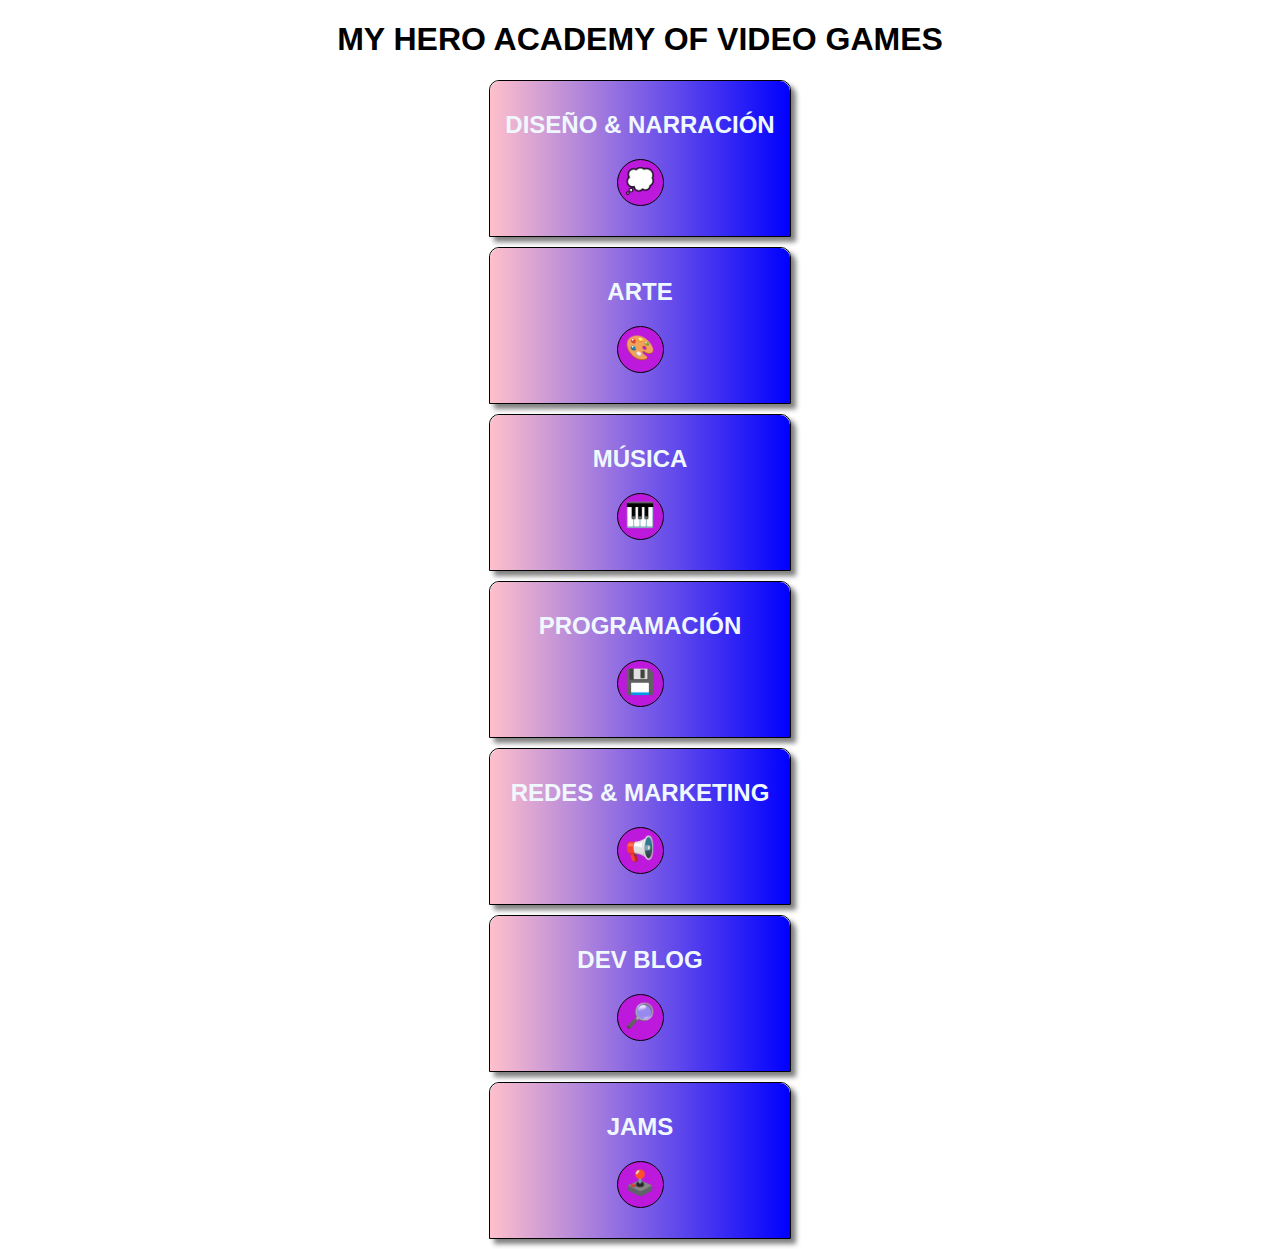
==== index.html @ d38941be "add files" ====
<!DOCTYPE html>
<html lang="en">
  <head>
    <meta charset="UTF-8">
    <meta name="viewport" content="width=device-width, initial-scale=1">
    <link rel="shortcut icon" href="favicon.png" type="image/x-icon">
    <title>videoGames</title>
    <link href="styles.css" rel="stylesheet">
  </head>
  <body>
    <h1>MY HERO ACADEMY OF VIDEO GAMES</h1>
    <details>
      <summary>
        DISEÑO & NARRACIÓN
        <div class="pr"><p >💭</p></div>
      </summary>
      <div>
        <a href="https://www.youtube.com/watch?v=W2QcMByjBek" target=_blank ><p> 10 Consejos Comenzando a Crear Videojuegos - Tips para Principiantes y Veteranos </p>  </a> 
      </div>
      <div>
        <a href="https://www.youtube.com/watch?v=wZYEfkxJevM" target=_blank ><p>Metodología en 🕹VIDEOJUEGOS | ¿Cómo planificar tu JUEGO? </p>  </a> 
      </div>
      <div>
        <a href="https://www.youtube.com/watch?v=jPG8Qia_W0Y" target=_blank ><p> GDD 2011 - Bruno Olivera: Excelencia en la experiencia de usuario Android</p>  </a> 
      </div>
      <div>
        <a href="https://www.youtube.com/watch?v=2OaMrctu6yU" target=_blank><p>CREANDO EL GAME DESIGN DOCUMENT DE SILENT HILL 2 - PARTE 2</p></a>
      </div>
      <div>
        <a href="https://www.youtube.com/watch?v=h4Rm8UYYOCo" target=_blank><p>El GDD y su importancia en la preproducción y planificación de un videojuego - Arturo Monedero </p></a>
      </div>
      <div>
        <a href="https://www.youtube.com/watch?v=WWXCbE08Xys" target="_blank"><p>Atacantes del Espacio - GDD - Game Design Document</p></a>
      </div>
      <div>
        <a href="https://www.youtube.com/watch?v=TSeNzaAZuoc&t=457s" target="_blank"><p>[Paso a Paso] Aprende GAME DESIGN en 20 min | TODO sobre ser (o contratar) un Gran GAME DESIGNER</p></a>
      </div>
      <div>
        <a href="https://www.youtube.com/watch?v=Ap78rElWYK4" target="_blank"><p>DOCUMENTACIÓN GDD Y TIPS</p></a>
      </div>
      <div>
        <a href="https://www.youtube.com/watch?v=rPDZvW2NzWk&list=PLO93miOntN62bf1ng-gulzhaNjigi2g-Z" target="_blank"><p>Cómo Empezar a Hacer un Videojuego - 5 pasos importantes!</p></a>
      </div>
      <div>
        <a href="https://www.youtube.com/watch?v=z4Fsd0uP6CE" target="_blank"><p>Tema 10 GDD</p></a>
      </div>
      <div>
        <a href="https://www.youtube.com/watch?v=svrIa997Pso" target="_blank"><p>Clase 4 - Diseño de Videojuegos NIVEL INTERMEDIO - TecnoFem 2021</p></a>
      </div>
      <div>
        <a href="https://www.youtube.com/watch?v=pcCB8Jzxy28" target="_blank"><p>Introduccion al Game Design y Unity - CLASE 1</p></a>
      </div>
      <div>
        <a href="https://www.youtube.com/watch?v=m5Z-bAzrTMI" target="_blank"><p>DISEÑO DE VIDEOJUEGOS: CONCEPTOS A TENER EN CUENTA ANTES DE LA JAM I CHARLAS PRE GLOBAL GAME JAM</p></a>
      </div>
      <div>
        <a href="https://www.youtube.com/watch?v=F8FDUDQIXO0" target="_blank"><p>Game Design #devHangout 134 con @Chiemi_Tsukazan</p></a>
      </div>
      <div>
        <a href="https://www.youtube.com/watch?v=by7OMVs9MHA" target="_blank"><p>Game Jam Online 2020 - Taller de Diseño de Videojuegos</p></a>
      </div>
      <div>
        <a href="https://www.youtube.com/watch?v=qs8pFNxGK98" target="_blank"><p>Masterclass de Game Design con Edu Cueto</p></a>
      </div>
      <div>
        <a href="https://www.youtube.com/watch?v=v4TZvLdu0lI" target="_blank"><p>#GameHubRMurcia – Game Design – Diseño de Videojuegos | Samuel Molina</p></a>
      </div>
      <div>
        <a href="https://www.youtube.com/watch?v=lAVRpehMO3Q" target="_blank"><p>Diseño de Video Juegos 1 Clase 06 Otros Roles y Documentación</p></a>
      </div>
      <div>
        <a href="https://www.youtube.com/watch?v=C3qYfDd6mT0" target="_blank"><p>SESIÓN 8 | PROTO I , Game Design y Narrativa</p></a>
      </div>
      <div>
        <a href="https://www.youtube.com/watch?v=ZUmYsGUX5H8" target="_blank"><p>Mentoría de GAME DESIGN con Tanya Bricker</p></a>
      </div>
      <div>
        <a href="https://www.youtube.com/watch?v=avAxVGe1Uw4" target="_blank"><p>Game Document Design</p></a>
      </div>
      <div>
        <a href="https://www.youtube.com/watch?v=pVfCFxyojsE" target="_blank"><p>22 CONCEPTOS SOBRE GAME DESIGN</p></a>
      </div>
      <div>
        <a href="https://www.youtube.com/watch?v=ADPD1GnSWqE" target="_blank"><p>Diseño de Video Juegos Clase 08 Otros Documentos - Profe Marcelo</p></a>
      </div>
      <div>
        <a href="https://www.youtube.com/watch?v=okku7EYkql4" target="_blank"><p>Buscar y escribir ideas para diseño de videojuegos</p></a>
      </div>
      <div>
        <a href="https://www.youtube.com/watch?v=uxAyv0QBRuo" target="_blank"><p>Mentoría de GAME DESIGN con David Castella</p></a>
      </div>
      <div>
        <a href="https://www.youtube.com/watch?v=3llv_964vOE&t=6908s" target="_blank"><p>Curso de Game Design COMPLETO</p></a>
      </div>
      <div>
        <a href="https://www.youtube.com/watch?v=XfBf-SJnULk" target="_blank"><p>De Prototipo A Desarrollo (Lightbullet Devlog 1)</p></a>
      </div>
      <div>
        <a href="https://www.youtube.com/watch?v=noKBWd4zh2Q" target="_blank"><p>Desarrollo de juegos</p></a>
      </div>
      <div>
        <a href="https://www.youtube.com/watch?v=kg6Fl6irn2Q" target="_blank"><p>Sesión 2/6: Creación de un juego de video, Conceptualización del juego</p></a>
      </div>
      <div>
        <a href="https://www.youtube.com/watch?v=GYChRCrj2dk" target="_blank"><p>¿Cómo CREAR tu propio GDD? + plantillas GRATIS | Game Design Document</p></a>
      </div>
      <div>
        <a href="https://www.youtube.com/watch?v=ok1VhR8I8CY" target="_blank"><p>Taller en el que te muestro cómo se hace un GDD, documento de diseño de juego o game design document</p></a>
      </div>
      <div>
        <a href="https://www.youtube.com/watch?v=klePKklAeY8" target="_blank"><p>¡CREA UN JUEGO! HACEMOS UN GDD (GAME DESIGN DOCUMENT) - #FromZeroToHero Especial Marcianitis Total</p></a>
      </div>
      <div>
        <a href="https://www.youtube.com/watch?v=tQY2sGwRINg&t=143s" target="_blank"><p>Crea tu GDD muy RÁPIDO y FÁCIL! | Plantillas GRATIS | GAME DESIGN ESPAÑOL</p></a>
      </div>
      <div>
        <a href="https://www.youtube.com/watch?v=GzpEaJ5UMRc&list=PLX_-ZMvaKoK7gfHmjEN0EJx5fWAJhah35" target="_blank"><p>Conceptos CLAVE para un DESARROLLADOR</p></a>
      </div>
      <div>
        <a href="https://www.youtube.com/watch?v=z97ys0TDwDI&t=1s" target="_blank"><p>GAME DESIGN DOCUMENT 📖 BÁSICO para tu JUEGO [LO NECESITAS]</p></a>
      </div>
      <div>
        <a href="https://www.youtube.com/watch?v=VkDq20A6NRY" target="_blank"><p>Curso de Diseño de videojuegos y planeación - GAME DESIGN DOCUMENT (GDD) </p></a>
      </div>
      <div>
        <a href="https://www.youtube.com/watch?v=HaFCivyqVAg" target="_blank"><p>Planifica tu juego de manera ordenada | GDD, Game Design | Drafft | EP#35 | Mandreel </p></a>
      </div>
      <div>
        <a href="https://www.youtube.com/watch?v=5hzAXhdPvQw" target="_blank"><p>Devlog - El secreto misterioso del GDD</p></a>
      </div>
      <div>
        <a href="https://www.youtube.com/watch?v=jEnJMjqJGpM" target="_blank"><p>¿Qué es un Game design document? - Explicación básica</p></a>
      </div>
      <div>
        <a href="https://www.youtube.com/watch?v=njWsToISX6A" target="_blank"><p>GDD / Documento de diseño de videojuego - Bases para el desarrollo de videojuegos</p></a>
      </div>
      <div>
        <a href="https://www.youtube.com/watch?v=A2MZ70xnOPE&t=2s" target="_blank"><p>Masterclass: fases desarrollo de un videojuego
        </p></a>
      </div>
      <div>
        <a href="https://www.youtube.com/watch?v=3hyJG6rTSSw" target="_blank"><p>Cómo diseñar videojuegos con sentido
        </p></a>
      </div>
      <div>
        <a href="https://www.youtube.com/watch?v=cZtbMePzi_4" target="_blank"><p>¿Tu juego tiene MUCHO texto? Consejos para solucionarlo</p></a>
      </div>
    </details>
    <!-- ================================================================================================================================================================================================================================================================================================================================================= -->
    <details>
      <summary>
        ARTE
        <div class="pr"><p >🎨</p></div>
      </summary>
      <div>
        <a href="https://www.youtube.com/watch?v=OrhqzOGKnf8" target="_blank"><p>Diseñar menús de juegos: Errores y consejos | Interfaces
        </p></a>
      </div>
      <div>
        <a href="https://www.youtube.com/watch?v=EGgwJoCxJEA" target="_blank"><p>Diseño UX - Interfaces de videojuegos para principiantes (experiencia de usuario)
        </p></a>
      </div>
      <div>
        <a href="https://www.youtube.com/watch?v=O-GeE17mcY4" target="_blank"><p>Diseño UI - Interfaz de videojuegos para principiantes
        </p></a>
      </div>
      <div>
        <a href="https://www.youtube.com/watch?v=1CNQJiUxsO0" target="_blank"><p>DISEÑO DE NIVELES [el SECRETO de Fall Guys]</p></a>
      </div>
      <div>
        <a href="https://www.youtube.com/watch?v=TFXanasX6y0" target="_blank"><p>El Diseño de Niveles - Leyendas & Videojuegos</p></a>
      </div>
      <div>
        <a href="https://www.youtube.com/watch?v=nhHJPkqKdjk" target="_blank"><p>Sobre el diseño de niveles en los videojuegos
        </p></a>
      </div>
      <div>
        <a href="https://www.youtube.com/watch?v=25vRJkP_VQE" target="_blank"><p>¡APRENDE A USAR KRITA 5.0! ¡El mejor programa de pintura GRATIS! Tutorial completo de iniciación</p></a>
      </div>
      <div>
        <a href="https://www.youtube.com/watch?v=FpKA1pO8Zo8" target="_blank"><p>CURSO DE KRITA 2025
        </p></a>
      </div>
      <div>
        <a href="https://www.youtube.com/watch?v=Yp6JIn5iCzg&list=PLNAxV6FL7TBQf8lv3pJNdO1CRFFMB1RaM" target="_blank"><p>Curso de Krita 5 - Descarga e instalación #1 | Aprende desde cero | 2023</p></a>
      </div>
      <div>
        <a href="https://www.youtube.com/watch?v=Ju-SoZgbHSM&list=PL5ImQl1_Ssf9CmX60GiWadDLiBlvm0vEH" target="_blank"><p>Introducción a KRITA en ESPAÑOL | Como DIBUJAR en KRITA en 20 minutos!!</p></a>
      </div>
      <div>
        <a href="https://www.youtube.com/watch?v=YyC2i91EwNw&list=PLO93miOntN60IF36yFpP53nQWOq-Aku0Y" target="_blank"><p>🔴 CÓMO HACER PIXEL ART: Guía completa para principiantes ||Conceptos básicos, trucos y consejos.
        </p></a>
      </div>
      <div>
        <a href="https://www.youtube.com/watch?v=l27sQqRs38Q" target="_blank"><p>COMO SE HACE el PIXEL ART DE UN JUEGO desde CERO</p></a>
      </div>
      <div>
        <a href="https://www.youtube.com/watch?v=BLsNM5Hwzaw&list=PLJQiScp8f_M_tTeDZJkmP107fun9yCmE-" target="_blank"><p>Curso DEFINITIVO de Pixel Art: Lineart</p></a>
      </div>
      <div>
        <a href="https://www.youtube.com/watch?v=F8jdt9Rc1Mc" target="_blank"><p>Empieza a hacer Pixelart desde cero!! [Curso de iniciación al Pixelart]</p></a>
      </div>
      <div>
        <a href="https://www.youtube.com/watch?v=J1sFBDQt8J0" target="_blank"><p>The secrets to good Pixel Art animation! (Animation tutorial)</p></a>
      </div>
      <div>
        <a href="https://www.youtube.com/watch?v=nNX0KEMcQQI&list=PLVEOy5RIy5DWxCg_lmhoY3dQDsiBWyciC&index=1" target="_blank"><p>Curso Diseño de Personajes para Animación y Videojuegos</p></a>
      </div>
      <div>
        <a href="https://www.youtube.com/watch?v=r_yjgSZ9i7s&list=PLFLRQZXTN0Bib3eMsOVFeWsBKdevPz5xZ&index=1" target="_blank"><p>Pixel Art Tutorials</p></a>
      </div>
      <div>
        <a href="https://www.youtube.com/watch?v=MOg5uaHtp2Y" target="_blank"><p>Como CREAR PERSONAJES para VIDEOJUEGOS | Tips y CONSEJOS</p></a>
      </div>
      <div>
        <a href="https://www.youtube.com/watch?v=90BghUX7SD0&list=PLxfQIomHccxvoTON6hXhfZyAUdFXd-z1P" target="_blank"><p>What Program to use for Pixel Art? (Paid and Free Software)</p></a>
      </div>
      <div>
        <a href="https://www.youtube.com/watch?v=-hSRLmk3nLo&list=PLLdxW--S_0h4dlWUpl-TzBp-ulqK3NiM_&index=1" target="_blank"><p>The Pixel Art Class</p></a>
      </div>
      <div>
        <a href="https://www.youtube.com/watch?v=pXeTmgeNIrc&list=PL50AWSQ0Spghqu5ge3NS7-kllHWUbeF7M&index=2" target="_blank"><p>Pixels Beginner Guide - Pixel Art Basics</p></a>
      </div>
      <div>
        <a href="https://www.youtube.com/watch?v=WUlgvNe4BLU&t=108s" target="_blank"><p>“How do you start Pixel Art?”…Here’s what I did!</p></a>
      </div>
      <div>
        <a href="https://www.youtube.com/watch?v=51u9ZgrEThg&list=PLmac3HPrav-9UWt-ahViIZxpyQxJ2wPSH" target="_blank"><p>Pixelart 101 FREE College Course</p></a>
      </div>
      <div>
        <a href="https://www.youtube.com/watch?v=cWKhytYUGTg&list=PLR3Ra9cf8aV06i2jKmgKvcYVHI86-4K_b" target="_blank"><p>Beginner PIXEL ART Questions - Tutorial, Tips and Tricks</p></a>
      </div>
      <div>
        <a href="https://www.youtube.com/watch?v=Mexgo5qP2WQ" target="_blank"><p>Curso completo creación de personajes para videojuegos con BLENDER</p></a>
      </div>
      <div>
        <a href="https://www.youtube.com/watch?v=yaOEsAOnq7s" target="_blank"><p>Blender 2D Animation Basics for Beginners - Grease pencil guide</p></a>
      </div>
      <div>
        <a href="https://www.youtube.com/watch?v=S1T97dlnZzQ" target="_blank"><p>Una clase para ponerle carne a tus personajes! Hank T. Cohen</p></a>
      </div>
      <div>
        <a href="" target="_blank"><p></p></a>
      </div>
      <div>
        <a href="" target="_blank"><p></p></a>
      </div>
      <div>
        <a href="" target="_blank"><p></p></a>
      </div>
     </details>
    <details>
      <!-- ================================================================================================================================================================================================================================================================================================================================================= -->
      <summary>
        MÚSICA
        <div class="pr"><p >🎹</p></div>
      </summary>
      <div>
        <a href="https://www.youtube.com/watch?v=l61EBjVd9tw" target="_blank"><p>How to make VIDEO GAME MUSIC for free (beginners' guide)
        </p></a>
      </div>
      <div>
        <a href="https://www.youtube.com/watch?v=2jLeuviQ7Ho" target="_blank"><p>How To Make Music FAST and FREE for your Indie Games!
        </p></a>
      </div>
      <div>
        <a href="https://www.youtube.com/watch?v=E3wBcVyI2ws&list=PLqH9fg8LlVGkReKeal_sHZdV6CLQdkvwl" target="_blank"><p>Cómo instalar y usar REAPER desde cero en Español
        </p></a>
      </div>
      <div>
        <a href="https://www.youtube.com/watch?v=TttNvxHagW4" target="_blank"><p>CURSO DE AUDACITY 2025</p></a>
      </div>
      <div>
        <a href="https://www.youtube.com/watch?v=FMSbMAK0llI&list=PLSfpTs1MnKvuNm1ivZrcytPSEr8RL3jjT" target="_blank"><p>SÚPER TUTORIAL AUDACITY 3.6 Desde cero</p></a>
      </div>
      <div>
        <a href="https://www.youtube.com/watch?v=JCEzcrdOCjk&list=PLIsdHp2z9wFlCIiPWF-wFSwCufexlcj_p" target="_blank"><p>Sonic Pi Tutorial - Intro to Sonic Pi</p></a>
      </div>
      <div>
        <a href="https://www.youtube.com/watch?v=kkqR2Pr6sxg&list=PLIsdHp2z9wFlu3MRII0eS5NysniOOnXL5" target="_blank"><p>Intermediate Sonic Pi Tutorials</p></a>
      </div>
    </details>
    <!-- ================================================================================================================================================================================================================================================================================================================================================= -->
    <details>
      <summary>
        PROGRAMACIÓN
        <div class="pr"><p >💾</p></div>
      </summary>
      <div>
        <a href="https://www.youtube.com/watch?v=6EBNIgkrU74&list=PLU8oAlHdN5BmpIQGDSHo5e1r4ZYWQ8m4B" target="_blank"><p>Curso C#</p></a>
      </div>
      <div>
        <a href="https://www.youtube.com/watch?v=Wa5Wcb2AW28" target="_blank"><p>C# para Unity - Curso desde cero</p></a>
      </div>
      <div>
        <a href="https://www.youtube.com/watch?v=YrtFtdTTfv0&t=1s" target="_blank"><p>Learn C# Programming – Full Course with Mini-Projects
        </p></a>
      </div>
      <div>
        <a href="https://www.youtube.com/watch?v=j48LtUkZRjU&list=PLPV2KyIb3jR5QFsefuO2RlAgWEz6EvVi6" target="_blank"><p>Unity Beginner Tutorials - Getting Started (Unity)</p></a>
      </div>
      <div>
        <a href="https://www.youtube.com/watch?v=_QajrabyTJc&list=PLPV2KyIb3jR6Wxj8HaJ_pZhBtaamtXL7J" target="_blank"><p>Unity Intermediate Tutorials</p></a>
      </div>
      <div>
        <a href="https://www.youtube.com/watch?v=Ouu3D_VHx9o&list=PLPV2KyIb3jR5qEyOlJImGFoHcxg9XUQci" target="_blank"><p>Unity Advanced Tutorials</p></a>
      </div>
      <div>
        <a href="https://www.youtube.com/watch?v=3ROXafxkd6E&t=2507s" target="_blank"><p>Tutorial completo de Unity 2020 gratis - Aprende a crear videojuegos desde cero</p></a>
      </div>
      <div>
        <a href="https://www.youtube.com/watch?v=h_rQLA8O0ZA&list=PLkVpKYNT_U9dBVS1p6RjDHjKY9cwXfdch" target="_blank"><p>Curso Unity - OpenBootcamp</p></a>
      </div>
      <div>
        <a href="https://www.youtube.com/watch?v=VynwjyL_wYQ&list=PLG1qdjD__qH617wMHrjlX7MA46KQvvKbS" target="_blank"><p>Máster Unity 2024 - De 0 a Avanzado</p></a>
      </div>
      <div>
        <a href="https://www.youtube.com/watch?v=-m7ZaHhkDAc&list=PLNEAWvYbJJ9kZpaIg2RfzAc_KZixBgchT" target="_blank"><p>Juego de Plataformas 2D</p></a>
      </div>
      <div>
        <a href="https://www.youtube.com/watch?v=JMT-tgtTKK8" target="_blank"><p>Crear Juego de Plataformas 2D con Unity - Curso Completo</p></a>
      </div>
      <div>
        <a href="https://www.youtube.com/watch?v=9bA0Vo8hXFs&list=PLi6K7_amUW5BDImQLFcPi3G9jWLJsARe-" target="_blank"><p>Cómo hacer Super Mario Bros en Unity desde 0 paso a paso (Parte 1)
        </p></a>
      </div>
      <div>
        <a href="https://www.youtube.com/watch?v=ZrjC4z5YtRs&list=PLmiC7tE2LKpfOBu-kjHf9ggow-V19eh45" target="_blank"><p>Como HACER un JUEGO tipo ZELDA en UNITY</p></a>
      </div>
      <div>
        <a href="https://www.youtube.com/watch?v=IuuKUaZQiSU" target="_blank"><p>Unity UI Tutorial | An introduction</p></a>
      </div>
      <div>
        <a href="https://www.youtube.com/watch?v=3fwBm9QRYbk&list=PLTBYgwZphpgYPxyW8Y15R9QbpkVVIVhRP&index=1&t=3s" target="_blank"><p>Unity Beginner | Unity 6 Complete Tutorials 2025</p></a>
      </div>
    </details>
    <!-- ================================================================================================================================================================================================================================================================================================================================================= -->
    <details>
      <summary>
        REDES & MARKETING
        <div class="pr"><p >📢</p></div>
      </summary>
      <div>
        <a href="https://www.youtube.com/watch?v=TrGhLEPOIgo" target="_blank"><p>Cómo conseguir público para tu videojuego (marketing indie)</p></a>
      </div>
      <div>
        <a href="https://www.youtube.com/watch?v=EpFVXxzkaGs" target="_blank"><p>Cómo hacer un trailer decente para tu videojuego</p></a>
      </div>
      <div>
        <a href="https://www.youtube.com/watch?v=mVbPQRORLQc" target="_blank"><p>The Perfect Indie Game Trailer | Spiritfarer Launch Trailer Review
        </p></a>
        <div>
          <a href="https://www.youtube.com/watch?v=2Wr59xFT6og&t=27s" target="_blank"><p>Editor profesional de trailers critica el de mi videojuego
          </p></a>
      </div>
      <div>
        <a href="https://www.youtube.com/@Arkengheist20/videos" target="_blank"><p>Arkengheist 2.0 tutoriales Kdenlive</p></a>
    </div>
    <div>
      <a href="https://www.youtube.com/watch?v=7VCfJFxGEg0" target="_blank"><p>Estos son los géneros que más venden en Steam
      </p></a>
  </div>
    </details>
    <!-- ================================================================================================================================================================================================================================================================================================================================================= -->
    <details>
      <summary>
        DEV BLOG
        <div class="pr"><p >🔎</p></div>
      </summary>
      <div>
        <a href="https://www.youtube.com/watch?v=TO5_aLqZ6gI&list=PLB_3CyEiP5FvJcLrms9sDsojfl8JxOOHw&index=1" target="_blank"><p>Comienzo a desarrollar MI PROPIO videojuego de granja</p></a>
      </div>
      <div>
        <a href="https://www.youtube.com/watch?v=_BHDHeIF63Q&list=PLY8w6cX7nuhQg5pYS7QQx48n3vy59BXKW" target="_blank"><p>Hago mi PRIMER JUEGO para STEAM | Summer Trip Cruise DevBlog</p></a>
      </div>
      <div>
        <a href="https://www.youtube.com/watch?v=6zkseaom66s" target="_blank"><p>Participo POR PRIMERA VEZ en una JAM y CASI LA GANO
        </p></a>
      </div>
    </details>
    <!-- ================================================================================================================================================================================================================================================================================================================================================= -->
    <details>
      <summary>
        JAMS
        <div class="pr"><p >🕹️</p></div>
      </summary>
      <div>
        <a href="https://indiegamejams.com/" target="_blank"><p>Indie Game Jams</p></a>
      </div>
      <div>
        <a href="" target="_blank"><p></p></a>
      </div>
      <div>
        <a href="https://www.youtube.com/watch?v=MoIwl9lqup8&t=118s" target="_blank"><p>Aprendemos GODOT y hacemos un Juego en 2 dias y medio!! | Indie Spain Jam 2023
        </p></a>
      </div>
      
    </details>
  </body>
</html>
---- styles.css ----
h1{
    text-align: center;
    font-family: Arial, Helvetica, sans-serif;
    /* margin-right: auto;
    margin-left: auto; */
}

details{
    border: 1px solid black;
    border-radius: 10px 10px 0 0 ;
    width: 300px;
    /* display: inline-block; */
    /* position: relative; */
    margin-right: auto;
    margin-left: auto;
    margin-bottom: 10px;
    box-shadow: 5px 5px 5px gray;
}

summary{
    background: linear-gradient(to left, blue, pink);
    border-radius: 10px 10px 0 0 ;
    
    color: aliceblue;
    /* height: 100px; */
    width: 300px;
    font-family: Arial, Helvetica, sans-serif;
    font-size: x-large;
    font-weight: 600;
    list-style: none; 
    text-align: center;
    padding-top: 30px;
    padding-bottom: 30px;

}

summary:hover{
    cursor: pointer;
}

/* summary::before{
    background-image: url(informacion.png);
    background-size: 20px 20px;
    background-repeat: no-repeat;
    display: inline-block;
    width: 20px;
    height: 20px;
    content: "";
    padding-right: 5px;
} */

/* summary p{
} */
div{
    /* background-color: violet; */
}

.pr{
    background-color: rgb(188, 25, 220);
    border: 1px solid black;
    width: 15%;
    height: 45px;
    border-radius: 30px;
    margin-top: 20px;
    margin-left: auto;
    margin-right: auto;
    margin-bottom: 0;
    
}

/* .pr::after{
    padding-bottom: 100px;
    content: "Pr";
} */

.pr p{
    margin-top: 7px;
    /* margin-bottom: 0; */
}
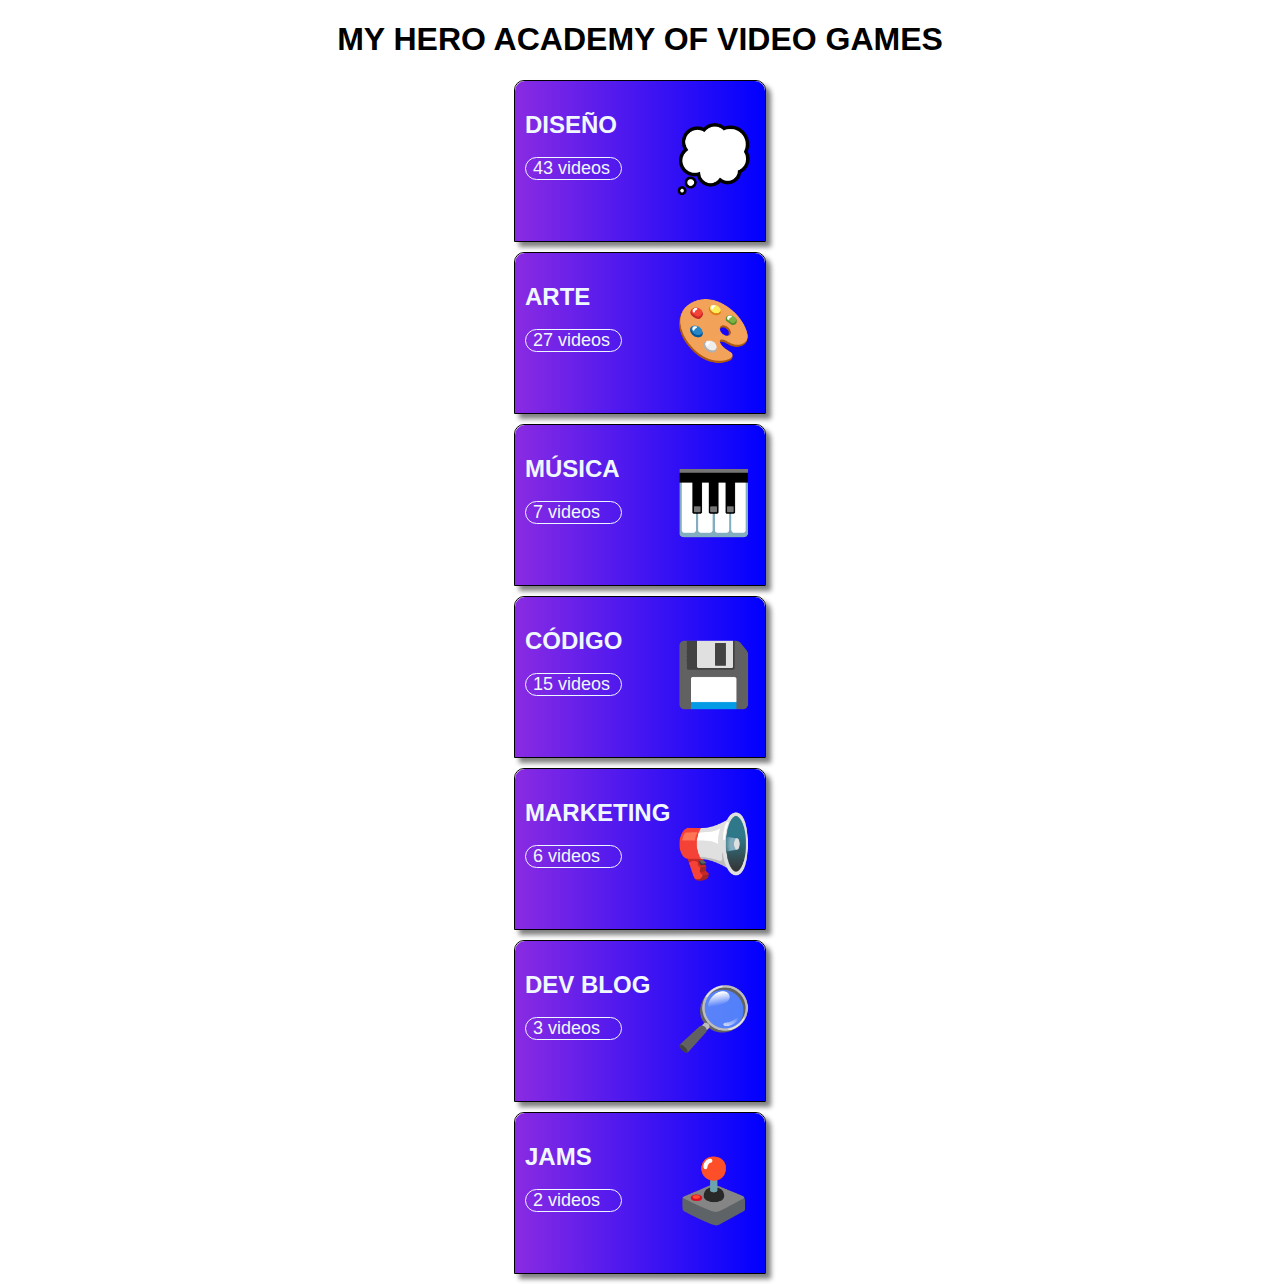
==== commit d5a4afed: "add order carts" ====
--- a/index.html
+++ b/index.html
@@ -9,9 +9,11 @@
   </head>
   <body>
     <h1>MY HERO ACADEMY OF VIDEO GAMES</h1>
-    <details>
-      <summary>
-        DISEÑO & NARRACIÓN
+     
+    <details class="diseño">
+      <summary>
+        <span>DISEÑO</span>
+        <p class="video-diseño">videos</p>
         <div class="pr"><p >💭</p></div>
       </summary>
       <div>
@@ -146,113 +148,109 @@
         <a href="https://www.youtube.com/watch?v=cZtbMePzi_4" target="_blank"><p>¿Tu juego tiene MUCHO texto? Consejos para solucionarlo</p></a>
       </div>
     </details>
+  
+    <!-- ================================================================================================================================================================================================================================================================================================================================================= -->    
+    <details class="arte">
+      <summary>
+        <span>ARTE</span>
+        <p class="video-arte">videos</p>
+        <div class="pr"><p >🎨</p></div>
+      </summary>
+      <div>
+        <a href="https://www.youtube.com/watch?v=OrhqzOGKnf8" target="_blank"><p>Diseñar menús de juegos: Errores y consejos | Interfaces
+        </p></a>
+      </div>
+      <div>
+        <a href="https://www.youtube.com/watch?v=EGgwJoCxJEA" target="_blank"><p>Diseño UX - Interfaces de videojuegos para principiantes (experiencia de usuario)
+        </p></a>
+      </div>
+      <div>
+        <a href="https://www.youtube.com/watch?v=O-GeE17mcY4" target="_blank"><p>Diseño UI - Interfaz de videojuegos para principiantes
+        </p></a>
+      </div>
+      <div>
+        <a href="https://www.youtube.com/watch?v=1CNQJiUxsO0" target="_blank"><p>DISEÑO DE NIVELES [el SECRETO de Fall Guys]</p></a>
+      </div>
+      <div>
+        <a href="https://www.youtube.com/watch?v=TFXanasX6y0" target="_blank"><p>El Diseño de Niveles - Leyendas & Videojuegos</p></a>
+      </div>
+      <div>
+        <a href="https://www.youtube.com/watch?v=nhHJPkqKdjk" target="_blank"><p>Sobre el diseño de niveles en los videojuegos
+        </p></a>
+      </div>
+      <div>
+        <a href="https://www.youtube.com/watch?v=25vRJkP_VQE" target="_blank"><p>¡APRENDE A USAR KRITA 5.0! ¡El mejor programa de pintura GRATIS! Tutorial completo de iniciación</p></a>
+      </div>
+      <div>
+        <a href="https://www.youtube.com/watch?v=FpKA1pO8Zo8" target="_blank"><p>CURSO DE KRITA 2025
+        </p></a>
+      </div>
+      <div>
+        <a href="https://www.youtube.com/watch?v=Yp6JIn5iCzg&list=PLNAxV6FL7TBQf8lv3pJNdO1CRFFMB1RaM" target="_blank"><p>Curso de Krita 5 - Descarga e instalación #1 | Aprende desde cero | 2023</p></a>
+      </div>
+      <div>
+        <a href="https://www.youtube.com/watch?v=Ju-SoZgbHSM&list=PL5ImQl1_Ssf9CmX60GiWadDLiBlvm0vEH" target="_blank"><p>Introducción a KRITA en ESPAÑOL | Como DIBUJAR en KRITA en 20 minutos!!</p></a>
+      </div>
+      <div>
+        <a href="https://www.youtube.com/watch?v=YyC2i91EwNw&list=PLO93miOntN60IF36yFpP53nQWOq-Aku0Y" target="_blank"><p>🔴 CÓMO HACER PIXEL ART: Guía completa para principiantes ||Conceptos básicos, trucos y consejos.
+        </p></a>
+      </div>
+      <div>
+        <a href="https://www.youtube.com/watch?v=l27sQqRs38Q" target="_blank"><p>COMO SE HACE el PIXEL ART DE UN JUEGO desde CERO</p></a>
+      </div>
+      <div>
+        <a href="https://www.youtube.com/watch?v=BLsNM5Hwzaw&list=PLJQiScp8f_M_tTeDZJkmP107fun9yCmE-" target="_blank"><p>Curso DEFINITIVO de Pixel Art: Lineart</p></a>
+      </div>
+      <div>
+        <a href="https://www.youtube.com/watch?v=F8jdt9Rc1Mc" target="_blank"><p>Empieza a hacer Pixelart desde cero!! [Curso de iniciación al Pixelart]</p></a>
+      </div>
+      <div>
+        <a href="https://www.youtube.com/watch?v=J1sFBDQt8J0" target="_blank"><p>The secrets to good Pixel Art animation! (Animation tutorial)</p></a>
+      </div>
+      <div>
+        <a href="https://www.youtube.com/watch?v=nNX0KEMcQQI&list=PLVEOy5RIy5DWxCg_lmhoY3dQDsiBWyciC&index=1" target="_blank"><p>Curso Diseño de Personajes para Animación y Videojuegos</p></a>
+      </div>
+      <div>
+        <a href="https://www.youtube.com/watch?v=r_yjgSZ9i7s&list=PLFLRQZXTN0Bib3eMsOVFeWsBKdevPz5xZ&index=1" target="_blank"><p>Pixel Art Tutorials</p></a>
+      </div>
+      <div>
+        <a href="https://www.youtube.com/watch?v=MOg5uaHtp2Y" target="_blank"><p>Como CREAR PERSONAJES para VIDEOJUEGOS | Tips y CONSEJOS</p></a>
+      </div>
+      <div>
+        <a href="https://www.youtube.com/watch?v=90BghUX7SD0&list=PLxfQIomHccxvoTON6hXhfZyAUdFXd-z1P" target="_blank"><p>What Program to use for Pixel Art? (Paid and Free Software)</p></a>
+      </div>
+      <div>
+        <a href="https://www.youtube.com/watch?v=-hSRLmk3nLo&list=PLLdxW--S_0h4dlWUpl-TzBp-ulqK3NiM_&index=1" target="_blank"><p>The Pixel Art Class</p></a>
+      </div>
+      <div>
+        <a href="https://www.youtube.com/watch?v=pXeTmgeNIrc&list=PL50AWSQ0Spghqu5ge3NS7-kllHWUbeF7M&index=2" target="_blank"><p>Pixels Beginner Guide - Pixel Art Basics</p></a>
+      </div>
+      <div>
+        <a href="https://www.youtube.com/watch?v=WUlgvNe4BLU&t=108s" target="_blank"><p>“How do you start Pixel Art?”…Here’s what I did!</p></a>
+      </div>
+      <div>
+        <a href="https://www.youtube.com/watch?v=51u9ZgrEThg&list=PLmac3HPrav-9UWt-ahViIZxpyQxJ2wPSH" target="_blank"><p>Pixelart 101 FREE College Course</p></a>
+      </div>
+      <div>
+        <a href="https://www.youtube.com/watch?v=cWKhytYUGTg&list=PLR3Ra9cf8aV06i2jKmgKvcYVHI86-4K_b" target="_blank"><p>Beginner PIXEL ART Questions - Tutorial, Tips and Tricks</p></a>
+      </div>
+      <div>
+        <a href="https://www.youtube.com/watch?v=Mexgo5qP2WQ" target="_blank"><p>Curso completo creación de personajes para videojuegos con BLENDER</p></a>
+      </div>
+      <div>
+        <a href="https://www.youtube.com/watch?v=yaOEsAOnq7s" target="_blank"><p>Blender 2D Animation Basics for Beginners - Grease pencil guide</p></a>
+      </div>
+      <div>
+        <a href="https://www.youtube.com/watch?v=S1T97dlnZzQ" target="_blank"><p>Una clase para ponerle carne a tus personajes! Hank T. Cohen</p></a>
+      </div>
+      
+     </details>
+    
     <!-- ================================================================================================================================================================================================================================================================================================================================================= -->
-    <details>
-      <summary>
-        ARTE
-        <div class="pr"><p >🎨</p></div>
-      </summary>
-      <div>
-        <a href="https://www.youtube.com/watch?v=OrhqzOGKnf8" target="_blank"><p>Diseñar menús de juegos: Errores y consejos | Interfaces
-        </p></a>
-      </div>
-      <div>
-        <a href="https://www.youtube.com/watch?v=EGgwJoCxJEA" target="_blank"><p>Diseño UX - Interfaces de videojuegos para principiantes (experiencia de usuario)
-        </p></a>
-      </div>
-      <div>
-        <a href="https://www.youtube.com/watch?v=O-GeE17mcY4" target="_blank"><p>Diseño UI - Interfaz de videojuegos para principiantes
-        </p></a>
-      </div>
-      <div>
-        <a href="https://www.youtube.com/watch?v=1CNQJiUxsO0" target="_blank"><p>DISEÑO DE NIVELES [el SECRETO de Fall Guys]</p></a>
-      </div>
-      <div>
-        <a href="https://www.youtube.com/watch?v=TFXanasX6y0" target="_blank"><p>El Diseño de Niveles - Leyendas & Videojuegos</p></a>
-      </div>
-      <div>
-        <a href="https://www.youtube.com/watch?v=nhHJPkqKdjk" target="_blank"><p>Sobre el diseño de niveles en los videojuegos
-        </p></a>
-      </div>
-      <div>
-        <a href="https://www.youtube.com/watch?v=25vRJkP_VQE" target="_blank"><p>¡APRENDE A USAR KRITA 5.0! ¡El mejor programa de pintura GRATIS! Tutorial completo de iniciación</p></a>
-      </div>
-      <div>
-        <a href="https://www.youtube.com/watch?v=FpKA1pO8Zo8" target="_blank"><p>CURSO DE KRITA 2025
-        </p></a>
-      </div>
-      <div>
-        <a href="https://www.youtube.com/watch?v=Yp6JIn5iCzg&list=PLNAxV6FL7TBQf8lv3pJNdO1CRFFMB1RaM" target="_blank"><p>Curso de Krita 5 - Descarga e instalación #1 | Aprende desde cero | 2023</p></a>
-      </div>
-      <div>
-        <a href="https://www.youtube.com/watch?v=Ju-SoZgbHSM&list=PL5ImQl1_Ssf9CmX60GiWadDLiBlvm0vEH" target="_blank"><p>Introducción a KRITA en ESPAÑOL | Como DIBUJAR en KRITA en 20 minutos!!</p></a>
-      </div>
-      <div>
-        <a href="https://www.youtube.com/watch?v=YyC2i91EwNw&list=PLO93miOntN60IF36yFpP53nQWOq-Aku0Y" target="_blank"><p>🔴 CÓMO HACER PIXEL ART: Guía completa para principiantes ||Conceptos básicos, trucos y consejos.
-        </p></a>
-      </div>
-      <div>
-        <a href="https://www.youtube.com/watch?v=l27sQqRs38Q" target="_blank"><p>COMO SE HACE el PIXEL ART DE UN JUEGO desde CERO</p></a>
-      </div>
-      <div>
-        <a href="https://www.youtube.com/watch?v=BLsNM5Hwzaw&list=PLJQiScp8f_M_tTeDZJkmP107fun9yCmE-" target="_blank"><p>Curso DEFINITIVO de Pixel Art: Lineart</p></a>
-      </div>
-      <div>
-        <a href="https://www.youtube.com/watch?v=F8jdt9Rc1Mc" target="_blank"><p>Empieza a hacer Pixelart desde cero!! [Curso de iniciación al Pixelart]</p></a>
-      </div>
-      <div>
-        <a href="https://www.youtube.com/watch?v=J1sFBDQt8J0" target="_blank"><p>The secrets to good Pixel Art animation! (Animation tutorial)</p></a>
-      </div>
-      <div>
-        <a href="https://www.youtube.com/watch?v=nNX0KEMcQQI&list=PLVEOy5RIy5DWxCg_lmhoY3dQDsiBWyciC&index=1" target="_blank"><p>Curso Diseño de Personajes para Animación y Videojuegos</p></a>
-      </div>
-      <div>
-        <a href="https://www.youtube.com/watch?v=r_yjgSZ9i7s&list=PLFLRQZXTN0Bib3eMsOVFeWsBKdevPz5xZ&index=1" target="_blank"><p>Pixel Art Tutorials</p></a>
-      </div>
-      <div>
-        <a href="https://www.youtube.com/watch?v=MOg5uaHtp2Y" target="_blank"><p>Como CREAR PERSONAJES para VIDEOJUEGOS | Tips y CONSEJOS</p></a>
-      </div>
-      <div>
-        <a href="https://www.youtube.com/watch?v=90BghUX7SD0&list=PLxfQIomHccxvoTON6hXhfZyAUdFXd-z1P" target="_blank"><p>What Program to use for Pixel Art? (Paid and Free Software)</p></a>
-      </div>
-      <div>
-        <a href="https://www.youtube.com/watch?v=-hSRLmk3nLo&list=PLLdxW--S_0h4dlWUpl-TzBp-ulqK3NiM_&index=1" target="_blank"><p>The Pixel Art Class</p></a>
-      </div>
-      <div>
-        <a href="https://www.youtube.com/watch?v=pXeTmgeNIrc&list=PL50AWSQ0Spghqu5ge3NS7-kllHWUbeF7M&index=2" target="_blank"><p>Pixels Beginner Guide - Pixel Art Basics</p></a>
-      </div>
-      <div>
-        <a href="https://www.youtube.com/watch?v=WUlgvNe4BLU&t=108s" target="_blank"><p>“How do you start Pixel Art?”…Here’s what I did!</p></a>
-      </div>
-      <div>
-        <a href="https://www.youtube.com/watch?v=51u9ZgrEThg&list=PLmac3HPrav-9UWt-ahViIZxpyQxJ2wPSH" target="_blank"><p>Pixelart 101 FREE College Course</p></a>
-      </div>
-      <div>
-        <a href="https://www.youtube.com/watch?v=cWKhytYUGTg&list=PLR3Ra9cf8aV06i2jKmgKvcYVHI86-4K_b" target="_blank"><p>Beginner PIXEL ART Questions - Tutorial, Tips and Tricks</p></a>
-      </div>
-      <div>
-        <a href="https://www.youtube.com/watch?v=Mexgo5qP2WQ" target="_blank"><p>Curso completo creación de personajes para videojuegos con BLENDER</p></a>
-      </div>
-      <div>
-        <a href="https://www.youtube.com/watch?v=yaOEsAOnq7s" target="_blank"><p>Blender 2D Animation Basics for Beginners - Grease pencil guide</p></a>
-      </div>
-      <div>
-        <a href="https://www.youtube.com/watch?v=S1T97dlnZzQ" target="_blank"><p>Una clase para ponerle carne a tus personajes! Hank T. Cohen</p></a>
-      </div>
-      <div>
-        <a href="" target="_blank"><p></p></a>
-      </div>
-      <div>
-        <a href="" target="_blank"><p></p></a>
-      </div>
-      <div>
-        <a href="" target="_blank"><p></p></a>
-      </div>
-     </details>
-    <details>
-      <!-- ================================================================================================================================================================================================================================================================================================================================================= -->
-      <summary>
-        MÚSICA
+    <details class="musica">
+      <summary>
+        <span>MÚSICA</span>
+        <p class="video-musica">videos</p>
         <div class="pr"><p >🎹</p></div>
       </summary>
       <div>
@@ -281,9 +279,10 @@
       </div>
     </details>
     <!-- ================================================================================================================================================================================================================================================================================================================================================= -->
-    <details>
-      <summary>
-        PROGRAMACIÓN
+    <details class="programacion">
+      <summary>
+        <span>CÓDIGO</span>
+        <p class="video-programacion">videos</p>
         <div class="pr"><p >💾</p></div>
       </summary>
       <div>
@@ -335,9 +334,10 @@
       </div>
     </details>
     <!-- ================================================================================================================================================================================================================================================================================================================================================= -->
-    <details>
-      <summary>
-        REDES & MARKETING
+    <details class="redes">
+      <summary>
+        <span>MARKETING</span>
+        <p class="video-redes">videos</p>
         <div class="pr"><p >📢</p></div>
       </summary>
       <div>
@@ -362,9 +362,10 @@
   </div>
     </details>
     <!-- ================================================================================================================================================================================================================================================================================================================================================= -->
-    <details>
-      <summary>
-        DEV BLOG
+    <details class="blog">
+      <summary>
+        <span>DEV BLOG</span>
+        <p class="video-blog">videos</p>
         <div class="pr"><p >🔎</p></div>
       </summary>
       <div>
@@ -379,22 +380,22 @@
       </div>
     </details>
     <!-- ================================================================================================================================================================================================================================================================================================================================================= -->
-    <details>
-      <summary>
-        JAMS
+    <details class="jams">
+      <summary>
+        <span>JAMS</span>
+        <p class="video-jams">videos</p>
         <div class="pr"><p >🕹️</p></div>
       </summary>
       <div>
         <a href="https://indiegamejams.com/" target="_blank"><p>Indie Game Jams</p></a>
       </div>
       <div>
-        <a href="" target="_blank"><p></p></a>
-      </div>
-      <div>
         <a href="https://www.youtube.com/watch?v=MoIwl9lqup8&t=118s" target="_blank"><p>Aprendemos GODOT y hacemos un Juego en 2 dias y medio!! | Indie Spain Jam 2023
         </p></a>
       </div>
       
     </details>
+
+    <script src="app.js"></script>
   </body>
 </html>
--- a/styles.css
+++ b/styles.css
@@ -1,3 +1,8 @@
+:root{
+    --sizeWidth: 250px;
+    --sizeHeight: 100px
+}
+
 h1{
     text-align: center;
     font-family: Arial, Helvetica, sans-serif;
@@ -8,34 +13,59 @@
 details{
     border: 1px solid black;
     border-radius: 10px 10px 0 0 ;
-    width: 300px;
+    max-width: var(--sizeWidth);
+    /* height: var(--sizeHeight); */
     /* display: inline-block; */
-    /* position: relative; */
+    /* position: absolute; */
     margin-right: auto;
     margin-left: auto;
     margin-bottom: 10px;
     box-shadow: 5px 5px 5px gray;
 }
 
+
 summary{
-    background: linear-gradient(to left, blue, pink);
+    background: linear-gradient(to left, blue, blueviolet);
     border-radius: 10px 10px 0 0 ;
-    
     color: aliceblue;
     /* height: 100px; */
-    width: 300px;
+    width: var(--sizeWidth);
+    height: var(--sizeHeight);
     font-family: Arial, Helvetica, sans-serif;
     font-size: x-large;
     font-weight: 600;
     list-style: none; 
-    text-align: center;
+    /* text-align: center; */
     padding-top: 30px;
     padding-bottom: 30px;
 
 }
 
+span{
+    margin-left: 10px;
+    
+}
+
 summary:hover{
     cursor: pointer;
+}
+
+.video-diseño,
+.video-arte,
+.video-musica,
+.video-programacion,
+.video-redes,
+.video-blog,
+.video-jams{
+    border: 1px solid aliceblue;
+    color: aliceblue;
+    border-radius: 20px;
+    width: 35%;
+    font-family: Arial, Helvetica, sans-serif;
+    font-weight: lighter;
+    font-size: large;
+    margin-left: 10px;
+    padding-left: 7px;
 }
 
 /* summary::before{
@@ -56,7 +86,7 @@
 }
 
 .pr{
-    background-color: rgb(188, 25, 220);
+    /* background-color: rgb(188, 25, 220);
     border: 1px solid black;
     width: 15%;
     height: 45px;
@@ -64,8 +94,12 @@
     margin-top: 20px;
     margin-left: auto;
     margin-right: auto;
-    margin-bottom: 0;
-    
+    margin-bottom: 0; */
+    /* display: inline; */
+    position: relative;
+    left: 160px;
+    top: -120px;
+    width: 10%;
 }
 
 /* .pr::after{
@@ -74,6 +108,34 @@
 } */
 
 .pr p{
-    margin-top: 7px;
-    /* margin-bottom: 0; */
+    /* margin-top: 7px; */
+font-size: 62px;    /* margin-bottom: 0; */
+}
+
+.diseño{
+    left: 100px;
+}
+
+.arte{
+    left: 400px;
+}
+
+.musica{
+    left: 700px;
+}
+
+.programacion{
+    left: 1000px;
+}
+
+.redes{
+    left: 1300px;
+}
+
+.blog{
+    left: 1600px;
+}
+
+.jams{
+    left: 1900px;
 }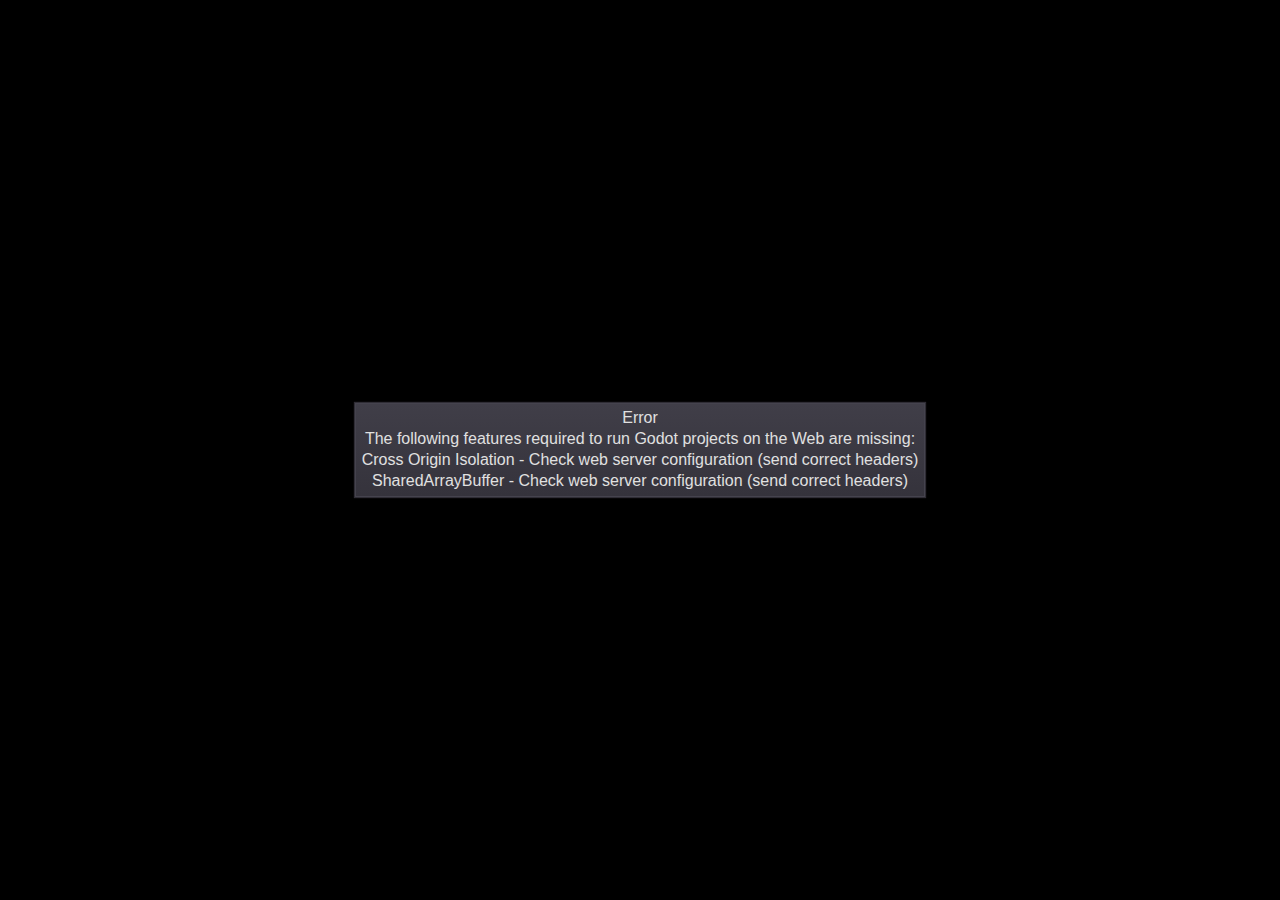
==== commit 318542d2: "test godot" ====
--- a/index.html
+++ b/index.html
@@ -1,401 +1,248 @@
 <!DOCTYPE html>
 <html lang="en">
-  <head>
-    <meta charset="UTF-8">
-    <meta name="viewport" content="width=device-width, initial-scale=1">
-    <link rel="shortcut icon" href="favicon.png" type="image/x-icon">
-    <title>videoGames</title>
-    <link href="styles.css" rel="stylesheet">
-  </head>
-  <body>
-    <h1>MY HERO ACADEMY OF VIDEO GAMES</h1>
-     
-    <details class="diseño">
-      <summary>
-        <span>DISEÑO</span>
-        <p class="video-diseño">videos</p>
-        <div class="pr"><p >💭</p></div>
-      </summary>
-      <div>
-        <a href="https://www.youtube.com/watch?v=W2QcMByjBek" target=_blank ><p> 10 Consejos Comenzando a Crear Videojuegos - Tips para Principiantes y Veteranos </p>  </a> 
-      </div>
-      <div>
-        <a href="https://www.youtube.com/watch?v=wZYEfkxJevM" target=_blank ><p>Metodología en 🕹VIDEOJUEGOS | ¿Cómo planificar tu JUEGO? </p>  </a> 
-      </div>
-      <div>
-        <a href="https://www.youtube.com/watch?v=jPG8Qia_W0Y" target=_blank ><p> GDD 2011 - Bruno Olivera: Excelencia en la experiencia de usuario Android</p>  </a> 
-      </div>
-      <div>
-        <a href="https://www.youtube.com/watch?v=2OaMrctu6yU" target=_blank><p>CREANDO EL GAME DESIGN DOCUMENT DE SILENT HILL 2 - PARTE 2</p></a>
-      </div>
-      <div>
-        <a href="https://www.youtube.com/watch?v=h4Rm8UYYOCo" target=_blank><p>El GDD y su importancia en la preproducción y planificación de un videojuego - Arturo Monedero </p></a>
-      </div>
-      <div>
-        <a href="https://www.youtube.com/watch?v=WWXCbE08Xys" target="_blank"><p>Atacantes del Espacio - GDD - Game Design Document</p></a>
-      </div>
-      <div>
-        <a href="https://www.youtube.com/watch?v=TSeNzaAZuoc&t=457s" target="_blank"><p>[Paso a Paso] Aprende GAME DESIGN en 20 min | TODO sobre ser (o contratar) un Gran GAME DESIGNER</p></a>
-      </div>
-      <div>
-        <a href="https://www.youtube.com/watch?v=Ap78rElWYK4" target="_blank"><p>DOCUMENTACIÓN GDD Y TIPS</p></a>
-      </div>
-      <div>
-        <a href="https://www.youtube.com/watch?v=rPDZvW2NzWk&list=PLO93miOntN62bf1ng-gulzhaNjigi2g-Z" target="_blank"><p>Cómo Empezar a Hacer un Videojuego - 5 pasos importantes!</p></a>
-      </div>
-      <div>
-        <a href="https://www.youtube.com/watch?v=z4Fsd0uP6CE" target="_blank"><p>Tema 10 GDD</p></a>
-      </div>
-      <div>
-        <a href="https://www.youtube.com/watch?v=svrIa997Pso" target="_blank"><p>Clase 4 - Diseño de Videojuegos NIVEL INTERMEDIO - TecnoFem 2021</p></a>
-      </div>
-      <div>
-        <a href="https://www.youtube.com/watch?v=pcCB8Jzxy28" target="_blank"><p>Introduccion al Game Design y Unity - CLASE 1</p></a>
-      </div>
-      <div>
-        <a href="https://www.youtube.com/watch?v=m5Z-bAzrTMI" target="_blank"><p>DISEÑO DE VIDEOJUEGOS: CONCEPTOS A TENER EN CUENTA ANTES DE LA JAM I CHARLAS PRE GLOBAL GAME JAM</p></a>
-      </div>
-      <div>
-        <a href="https://www.youtube.com/watch?v=F8FDUDQIXO0" target="_blank"><p>Game Design #devHangout 134 con @Chiemi_Tsukazan</p></a>
-      </div>
-      <div>
-        <a href="https://www.youtube.com/watch?v=by7OMVs9MHA" target="_blank"><p>Game Jam Online 2020 - Taller de Diseño de Videojuegos</p></a>
-      </div>
-      <div>
-        <a href="https://www.youtube.com/watch?v=qs8pFNxGK98" target="_blank"><p>Masterclass de Game Design con Edu Cueto</p></a>
-      </div>
-      <div>
-        <a href="https://www.youtube.com/watch?v=v4TZvLdu0lI" target="_blank"><p>#GameHubRMurcia – Game Design – Diseño de Videojuegos | Samuel Molina</p></a>
-      </div>
-      <div>
-        <a href="https://www.youtube.com/watch?v=lAVRpehMO3Q" target="_blank"><p>Diseño de Video Juegos 1 Clase 06 Otros Roles y Documentación</p></a>
-      </div>
-      <div>
-        <a href="https://www.youtube.com/watch?v=C3qYfDd6mT0" target="_blank"><p>SESIÓN 8 | PROTO I , Game Design y Narrativa</p></a>
-      </div>
-      <div>
-        <a href="https://www.youtube.com/watch?v=ZUmYsGUX5H8" target="_blank"><p>Mentoría de GAME DESIGN con Tanya Bricker</p></a>
-      </div>
-      <div>
-        <a href="https://www.youtube.com/watch?v=avAxVGe1Uw4" target="_blank"><p>Game Document Design</p></a>
-      </div>
-      <div>
-        <a href="https://www.youtube.com/watch?v=pVfCFxyojsE" target="_blank"><p>22 CONCEPTOS SOBRE GAME DESIGN</p></a>
-      </div>
-      <div>
-        <a href="https://www.youtube.com/watch?v=ADPD1GnSWqE" target="_blank"><p>Diseño de Video Juegos Clase 08 Otros Documentos - Profe Marcelo</p></a>
-      </div>
-      <div>
-        <a href="https://www.youtube.com/watch?v=okku7EYkql4" target="_blank"><p>Buscar y escribir ideas para diseño de videojuegos</p></a>
-      </div>
-      <div>
-        <a href="https://www.youtube.com/watch?v=uxAyv0QBRuo" target="_blank"><p>Mentoría de GAME DESIGN con David Castella</p></a>
-      </div>
-      <div>
-        <a href="https://www.youtube.com/watch?v=3llv_964vOE&t=6908s" target="_blank"><p>Curso de Game Design COMPLETO</p></a>
-      </div>
-      <div>
-        <a href="https://www.youtube.com/watch?v=XfBf-SJnULk" target="_blank"><p>De Prototipo A Desarrollo (Lightbullet Devlog 1)</p></a>
-      </div>
-      <div>
-        <a href="https://www.youtube.com/watch?v=noKBWd4zh2Q" target="_blank"><p>Desarrollo de juegos</p></a>
-      </div>
-      <div>
-        <a href="https://www.youtube.com/watch?v=kg6Fl6irn2Q" target="_blank"><p>Sesión 2/6: Creación de un juego de video, Conceptualización del juego</p></a>
-      </div>
-      <div>
-        <a href="https://www.youtube.com/watch?v=GYChRCrj2dk" target="_blank"><p>¿Cómo CREAR tu propio GDD? + plantillas GRATIS | Game Design Document</p></a>
-      </div>
-      <div>
-        <a href="https://www.youtube.com/watch?v=ok1VhR8I8CY" target="_blank"><p>Taller en el que te muestro cómo se hace un GDD, documento de diseño de juego o game design document</p></a>
-      </div>
-      <div>
-        <a href="https://www.youtube.com/watch?v=klePKklAeY8" target="_blank"><p>¡CREA UN JUEGO! HACEMOS UN GDD (GAME DESIGN DOCUMENT) - #FromZeroToHero Especial Marcianitis Total</p></a>
-      </div>
-      <div>
-        <a href="https://www.youtube.com/watch?v=tQY2sGwRINg&t=143s" target="_blank"><p>Crea tu GDD muy RÁPIDO y FÁCIL! | Plantillas GRATIS | GAME DESIGN ESPAÑOL</p></a>
-      </div>
-      <div>
-        <a href="https://www.youtube.com/watch?v=GzpEaJ5UMRc&list=PLX_-ZMvaKoK7gfHmjEN0EJx5fWAJhah35" target="_blank"><p>Conceptos CLAVE para un DESARROLLADOR</p></a>
-      </div>
-      <div>
-        <a href="https://www.youtube.com/watch?v=z97ys0TDwDI&t=1s" target="_blank"><p>GAME DESIGN DOCUMENT 📖 BÁSICO para tu JUEGO [LO NECESITAS]</p></a>
-      </div>
-      <div>
-        <a href="https://www.youtube.com/watch?v=VkDq20A6NRY" target="_blank"><p>Curso de Diseño de videojuegos y planeación - GAME DESIGN DOCUMENT (GDD) </p></a>
-      </div>
-      <div>
-        <a href="https://www.youtube.com/watch?v=HaFCivyqVAg" target="_blank"><p>Planifica tu juego de manera ordenada | GDD, Game Design | Drafft | EP#35 | Mandreel </p></a>
-      </div>
-      <div>
-        <a href="https://www.youtube.com/watch?v=5hzAXhdPvQw" target="_blank"><p>Devlog - El secreto misterioso del GDD</p></a>
-      </div>
-      <div>
-        <a href="https://www.youtube.com/watch?v=jEnJMjqJGpM" target="_blank"><p>¿Qué es un Game design document? - Explicación básica</p></a>
-      </div>
-      <div>
-        <a href="https://www.youtube.com/watch?v=njWsToISX6A" target="_blank"><p>GDD / Documento de diseño de videojuego - Bases para el desarrollo de videojuegos</p></a>
-      </div>
-      <div>
-        <a href="https://www.youtube.com/watch?v=A2MZ70xnOPE&t=2s" target="_blank"><p>Masterclass: fases desarrollo de un videojuego
-        </p></a>
-      </div>
-      <div>
-        <a href="https://www.youtube.com/watch?v=3hyJG6rTSSw" target="_blank"><p>Cómo diseñar videojuegos con sentido
-        </p></a>
-      </div>
-      <div>
-        <a href="https://www.youtube.com/watch?v=cZtbMePzi_4" target="_blank"><p>¿Tu juego tiene MUCHO texto? Consejos para solucionarlo</p></a>
-      </div>
-    </details>
-  
-    <!-- ================================================================================================================================================================================================================================================================================================================================================= -->    
-    <details class="arte">
-      <summary>
-        <span>ARTE</span>
-        <p class="video-arte">videos</p>
-        <div class="pr"><p >🎨</p></div>
-      </summary>
-      <div>
-        <a href="https://www.youtube.com/watch?v=OrhqzOGKnf8" target="_blank"><p>Diseñar menús de juegos: Errores y consejos | Interfaces
-        </p></a>
-      </div>
-      <div>
-        <a href="https://www.youtube.com/watch?v=EGgwJoCxJEA" target="_blank"><p>Diseño UX - Interfaces de videojuegos para principiantes (experiencia de usuario)
-        </p></a>
-      </div>
-      <div>
-        <a href="https://www.youtube.com/watch?v=O-GeE17mcY4" target="_blank"><p>Diseño UI - Interfaz de videojuegos para principiantes
-        </p></a>
-      </div>
-      <div>
-        <a href="https://www.youtube.com/watch?v=1CNQJiUxsO0" target="_blank"><p>DISEÑO DE NIVELES [el SECRETO de Fall Guys]</p></a>
-      </div>
-      <div>
-        <a href="https://www.youtube.com/watch?v=TFXanasX6y0" target="_blank"><p>El Diseño de Niveles - Leyendas & Videojuegos</p></a>
-      </div>
-      <div>
-        <a href="https://www.youtube.com/watch?v=nhHJPkqKdjk" target="_blank"><p>Sobre el diseño de niveles en los videojuegos
-        </p></a>
-      </div>
-      <div>
-        <a href="https://www.youtube.com/watch?v=25vRJkP_VQE" target="_blank"><p>¡APRENDE A USAR KRITA 5.0! ¡El mejor programa de pintura GRATIS! Tutorial completo de iniciación</p></a>
-      </div>
-      <div>
-        <a href="https://www.youtube.com/watch?v=FpKA1pO8Zo8" target="_blank"><p>CURSO DE KRITA 2025
-        </p></a>
-      </div>
-      <div>
-        <a href="https://www.youtube.com/watch?v=Yp6JIn5iCzg&list=PLNAxV6FL7TBQf8lv3pJNdO1CRFFMB1RaM" target="_blank"><p>Curso de Krita 5 - Descarga e instalación #1 | Aprende desde cero | 2023</p></a>
-      </div>
-      <div>
-        <a href="https://www.youtube.com/watch?v=Ju-SoZgbHSM&list=PL5ImQl1_Ssf9CmX60GiWadDLiBlvm0vEH" target="_blank"><p>Introducción a KRITA en ESPAÑOL | Como DIBUJAR en KRITA en 20 minutos!!</p></a>
-      </div>
-      <div>
-        <a href="https://www.youtube.com/watch?v=YyC2i91EwNw&list=PLO93miOntN60IF36yFpP53nQWOq-Aku0Y" target="_blank"><p>🔴 CÓMO HACER PIXEL ART: Guía completa para principiantes ||Conceptos básicos, trucos y consejos.
-        </p></a>
-      </div>
-      <div>
-        <a href="https://www.youtube.com/watch?v=l27sQqRs38Q" target="_blank"><p>COMO SE HACE el PIXEL ART DE UN JUEGO desde CERO</p></a>
-      </div>
-      <div>
-        <a href="https://www.youtube.com/watch?v=BLsNM5Hwzaw&list=PLJQiScp8f_M_tTeDZJkmP107fun9yCmE-" target="_blank"><p>Curso DEFINITIVO de Pixel Art: Lineart</p></a>
-      </div>
-      <div>
-        <a href="https://www.youtube.com/watch?v=F8jdt9Rc1Mc" target="_blank"><p>Empieza a hacer Pixelart desde cero!! [Curso de iniciación al Pixelart]</p></a>
-      </div>
-      <div>
-        <a href="https://www.youtube.com/watch?v=J1sFBDQt8J0" target="_blank"><p>The secrets to good Pixel Art animation! (Animation tutorial)</p></a>
-      </div>
-      <div>
-        <a href="https://www.youtube.com/watch?v=nNX0KEMcQQI&list=PLVEOy5RIy5DWxCg_lmhoY3dQDsiBWyciC&index=1" target="_blank"><p>Curso Diseño de Personajes para Animación y Videojuegos</p></a>
-      </div>
-      <div>
-        <a href="https://www.youtube.com/watch?v=r_yjgSZ9i7s&list=PLFLRQZXTN0Bib3eMsOVFeWsBKdevPz5xZ&index=1" target="_blank"><p>Pixel Art Tutorials</p></a>
-      </div>
-      <div>
-        <a href="https://www.youtube.com/watch?v=MOg5uaHtp2Y" target="_blank"><p>Como CREAR PERSONAJES para VIDEOJUEGOS | Tips y CONSEJOS</p></a>
-      </div>
-      <div>
-        <a href="https://www.youtube.com/watch?v=90BghUX7SD0&list=PLxfQIomHccxvoTON6hXhfZyAUdFXd-z1P" target="_blank"><p>What Program to use for Pixel Art? (Paid and Free Software)</p></a>
-      </div>
-      <div>
-        <a href="https://www.youtube.com/watch?v=-hSRLmk3nLo&list=PLLdxW--S_0h4dlWUpl-TzBp-ulqK3NiM_&index=1" target="_blank"><p>The Pixel Art Class</p></a>
-      </div>
-      <div>
-        <a href="https://www.youtube.com/watch?v=pXeTmgeNIrc&list=PL50AWSQ0Spghqu5ge3NS7-kllHWUbeF7M&index=2" target="_blank"><p>Pixels Beginner Guide - Pixel Art Basics</p></a>
-      </div>
-      <div>
-        <a href="https://www.youtube.com/watch?v=WUlgvNe4BLU&t=108s" target="_blank"><p>“How do you start Pixel Art?”…Here’s what I did!</p></a>
-      </div>
-      <div>
-        <a href="https://www.youtube.com/watch?v=51u9ZgrEThg&list=PLmac3HPrav-9UWt-ahViIZxpyQxJ2wPSH" target="_blank"><p>Pixelart 101 FREE College Course</p></a>
-      </div>
-      <div>
-        <a href="https://www.youtube.com/watch?v=cWKhytYUGTg&list=PLR3Ra9cf8aV06i2jKmgKvcYVHI86-4K_b" target="_blank"><p>Beginner PIXEL ART Questions - Tutorial, Tips and Tricks</p></a>
-      </div>
-      <div>
-        <a href="https://www.youtube.com/watch?v=Mexgo5qP2WQ" target="_blank"><p>Curso completo creación de personajes para videojuegos con BLENDER</p></a>
-      </div>
-      <div>
-        <a href="https://www.youtube.com/watch?v=yaOEsAOnq7s" target="_blank"><p>Blender 2D Animation Basics for Beginners - Grease pencil guide</p></a>
-      </div>
-      <div>
-        <a href="https://www.youtube.com/watch?v=S1T97dlnZzQ" target="_blank"><p>Una clase para ponerle carne a tus personajes! Hank T. Cohen</p></a>
-      </div>
-      
-     </details>
-    
-    <!-- ================================================================================================================================================================================================================================================================================================================================================= -->
-    <details class="musica">
-      <summary>
-        <span>MÚSICA</span>
-        <p class="video-musica">videos</p>
-        <div class="pr"><p >🎹</p></div>
-      </summary>
-      <div>
-        <a href="https://www.youtube.com/watch?v=l61EBjVd9tw" target="_blank"><p>How to make VIDEO GAME MUSIC for free (beginners' guide)
-        </p></a>
-      </div>
-      <div>
-        <a href="https://www.youtube.com/watch?v=2jLeuviQ7Ho" target="_blank"><p>How To Make Music FAST and FREE for your Indie Games!
-        </p></a>
-      </div>
-      <div>
-        <a href="https://www.youtube.com/watch?v=E3wBcVyI2ws&list=PLqH9fg8LlVGkReKeal_sHZdV6CLQdkvwl" target="_blank"><p>Cómo instalar y usar REAPER desde cero en Español
-        </p></a>
-      </div>
-      <div>
-        <a href="https://www.youtube.com/watch?v=TttNvxHagW4" target="_blank"><p>CURSO DE AUDACITY 2025</p></a>
-      </div>
-      <div>
-        <a href="https://www.youtube.com/watch?v=FMSbMAK0llI&list=PLSfpTs1MnKvuNm1ivZrcytPSEr8RL3jjT" target="_blank"><p>SÚPER TUTORIAL AUDACITY 3.6 Desde cero</p></a>
-      </div>
-      <div>
-        <a href="https://www.youtube.com/watch?v=JCEzcrdOCjk&list=PLIsdHp2z9wFlCIiPWF-wFSwCufexlcj_p" target="_blank"><p>Sonic Pi Tutorial - Intro to Sonic Pi</p></a>
-      </div>
-      <div>
-        <a href="https://www.youtube.com/watch?v=kkqR2Pr6sxg&list=PLIsdHp2z9wFlu3MRII0eS5NysniOOnXL5" target="_blank"><p>Intermediate Sonic Pi Tutorials</p></a>
-      </div>
-    </details>
-    <!-- ================================================================================================================================================================================================================================================================================================================================================= -->
-    <details class="programacion">
-      <summary>
-        <span>CÓDIGO</span>
-        <p class="video-programacion">videos</p>
-        <div class="pr"><p >💾</p></div>
-      </summary>
-      <div>
-        <a href="https://www.youtube.com/watch?v=6EBNIgkrU74&list=PLU8oAlHdN5BmpIQGDSHo5e1r4ZYWQ8m4B" target="_blank"><p>Curso C#</p></a>
-      </div>
-      <div>
-        <a href="https://www.youtube.com/watch?v=Wa5Wcb2AW28" target="_blank"><p>C# para Unity - Curso desde cero</p></a>
-      </div>
-      <div>
-        <a href="https://www.youtube.com/watch?v=YrtFtdTTfv0&t=1s" target="_blank"><p>Learn C# Programming – Full Course with Mini-Projects
-        </p></a>
-      </div>
-      <div>
-        <a href="https://www.youtube.com/watch?v=j48LtUkZRjU&list=PLPV2KyIb3jR5QFsefuO2RlAgWEz6EvVi6" target="_blank"><p>Unity Beginner Tutorials - Getting Started (Unity)</p></a>
-      </div>
-      <div>
-        <a href="https://www.youtube.com/watch?v=_QajrabyTJc&list=PLPV2KyIb3jR6Wxj8HaJ_pZhBtaamtXL7J" target="_blank"><p>Unity Intermediate Tutorials</p></a>
-      </div>
-      <div>
-        <a href="https://www.youtube.com/watch?v=Ouu3D_VHx9o&list=PLPV2KyIb3jR5qEyOlJImGFoHcxg9XUQci" target="_blank"><p>Unity Advanced Tutorials</p></a>
-      </div>
-      <div>
-        <a href="https://www.youtube.com/watch?v=3ROXafxkd6E&t=2507s" target="_blank"><p>Tutorial completo de Unity 2020 gratis - Aprende a crear videojuegos desde cero</p></a>
-      </div>
-      <div>
-        <a href="https://www.youtube.com/watch?v=h_rQLA8O0ZA&list=PLkVpKYNT_U9dBVS1p6RjDHjKY9cwXfdch" target="_blank"><p>Curso Unity - OpenBootcamp</p></a>
-      </div>
-      <div>
-        <a href="https://www.youtube.com/watch?v=VynwjyL_wYQ&list=PLG1qdjD__qH617wMHrjlX7MA46KQvvKbS" target="_blank"><p>Máster Unity 2024 - De 0 a Avanzado</p></a>
-      </div>
-      <div>
-        <a href="https://www.youtube.com/watch?v=-m7ZaHhkDAc&list=PLNEAWvYbJJ9kZpaIg2RfzAc_KZixBgchT" target="_blank"><p>Juego de Plataformas 2D</p></a>
-      </div>
-      <div>
-        <a href="https://www.youtube.com/watch?v=JMT-tgtTKK8" target="_blank"><p>Crear Juego de Plataformas 2D con Unity - Curso Completo</p></a>
-      </div>
-      <div>
-        <a href="https://www.youtube.com/watch?v=9bA0Vo8hXFs&list=PLi6K7_amUW5BDImQLFcPi3G9jWLJsARe-" target="_blank"><p>Cómo hacer Super Mario Bros en Unity desde 0 paso a paso (Parte 1)
-        </p></a>
-      </div>
-      <div>
-        <a href="https://www.youtube.com/watch?v=ZrjC4z5YtRs&list=PLmiC7tE2LKpfOBu-kjHf9ggow-V19eh45" target="_blank"><p>Como HACER un JUEGO tipo ZELDA en UNITY</p></a>
-      </div>
-      <div>
-        <a href="https://www.youtube.com/watch?v=IuuKUaZQiSU" target="_blank"><p>Unity UI Tutorial | An introduction</p></a>
-      </div>
-      <div>
-        <a href="https://www.youtube.com/watch?v=3fwBm9QRYbk&list=PLTBYgwZphpgYPxyW8Y15R9QbpkVVIVhRP&index=1&t=3s" target="_blank"><p>Unity Beginner | Unity 6 Complete Tutorials 2025</p></a>
-      </div>
-    </details>
-    <!-- ================================================================================================================================================================================================================================================================================================================================================= -->
-    <details class="redes">
-      <summary>
-        <span>MARKETING</span>
-        <p class="video-redes">videos</p>
-        <div class="pr"><p >📢</p></div>
-      </summary>
-      <div>
-        <a href="https://www.youtube.com/watch?v=TrGhLEPOIgo" target="_blank"><p>Cómo conseguir público para tu videojuego (marketing indie)</p></a>
-      </div>
-      <div>
-        <a href="https://www.youtube.com/watch?v=EpFVXxzkaGs" target="_blank"><p>Cómo hacer un trailer decente para tu videojuego</p></a>
-      </div>
-      <div>
-        <a href="https://www.youtube.com/watch?v=mVbPQRORLQc" target="_blank"><p>The Perfect Indie Game Trailer | Spiritfarer Launch Trailer Review
-        </p></a>
-        <div>
-          <a href="https://www.youtube.com/watch?v=2Wr59xFT6og&t=27s" target="_blank"><p>Editor profesional de trailers critica el de mi videojuego
-          </p></a>
-      </div>
-      <div>
-        <a href="https://www.youtube.com/@Arkengheist20/videos" target="_blank"><p>Arkengheist 2.0 tutoriales Kdenlive</p></a>
-    </div>
-    <div>
-      <a href="https://www.youtube.com/watch?v=7VCfJFxGEg0" target="_blank"><p>Estos son los géneros que más venden en Steam
-      </p></a>
-  </div>
-    </details>
-    <!-- ================================================================================================================================================================================================================================================================================================================================================= -->
-    <details class="blog">
-      <summary>
-        <span>DEV BLOG</span>
-        <p class="video-blog">videos</p>
-        <div class="pr"><p >🔎</p></div>
-      </summary>
-      <div>
-        <a href="https://www.youtube.com/watch?v=TO5_aLqZ6gI&list=PLB_3CyEiP5FvJcLrms9sDsojfl8JxOOHw&index=1" target="_blank"><p>Comienzo a desarrollar MI PROPIO videojuego de granja</p></a>
-      </div>
-      <div>
-        <a href="https://www.youtube.com/watch?v=_BHDHeIF63Q&list=PLY8w6cX7nuhQg5pYS7QQx48n3vy59BXKW" target="_blank"><p>Hago mi PRIMER JUEGO para STEAM | Summer Trip Cruise DevBlog</p></a>
-      </div>
-      <div>
-        <a href="https://www.youtube.com/watch?v=6zkseaom66s" target="_blank"><p>Participo POR PRIMERA VEZ en una JAM y CASI LA GANO
-        </p></a>
-      </div>
-    </details>
-    <!-- ================================================================================================================================================================================================================================================================================================================================================= -->
-    <details class="jams">
-      <summary>
-        <span>JAMS</span>
-        <p class="video-jams">videos</p>
-        <div class="pr"><p >🕹️</p></div>
-      </summary>
-      <div>
-        <a href="https://indiegamejams.com/" target="_blank"><p>Indie Game Jams</p></a>
-      </div>
-      <div>
-        <a href="https://www.youtube.com/watch?v=MoIwl9lqup8&t=118s" target="_blank"><p>Aprendemos GODOT y hacemos un Juego en 2 dias y medio!! | Indie Spain Jam 2023
-        </p></a>
-      </div>
-      
-    </details>
-
-    <script src="app.js"></script>
-  </body>
+	<head>
+		<meta charset="utf-8">
+		<meta name="viewport" content="width=device-width, user-scalable=no">
+		<title>exportando</title>
+		<style>
+body {
+	touch-action: none;
+	margin: 0;
+	border: 0 none;
+	padding: 0;
+	text-align: center;
+	background-color: black;
+}
+
+#canvas {
+	display: block;
+	margin: 0;
+	color: white;
+}
+
+#canvas:focus {
+	outline: none;
+}
+
+.godot {
+	font-family: 'Noto Sans', 'Droid Sans', Arial, sans-serif;
+	color: #e0e0e0;
+	background-color: #3b3943;
+	background-image: linear-gradient(to bottom, #403e48, #35333c);
+	border: 1px solid #45434e;
+	box-shadow: 0 0 1px 1px #2f2d35;
+}
+
+/* Status display */
+
+#status {
+	position: absolute;
+	left: 0;
+	top: 0;
+	right: 0;
+	bottom: 0;
+	display: flex;
+	justify-content: center;
+	align-items: center;
+	/* don't consume click events - make children visible explicitly */
+	visibility: hidden;
+}
+
+#status-progress {
+	width: 366px;
+	height: 7px;
+	background-color: #38363A;
+	border: 1px solid #444246;
+	padding: 1px;
+	box-shadow: 0 0 2px 1px #1B1C22;
+	border-radius: 2px;
+	visibility: visible;
+}
+
+@media only screen and (orientation:portrait) {
+	#status-progress {
+		width: 61.8%;
+	}
+}
+
+#status-progress-inner {
+	height: 100%;
+	width: 0;
+	box-sizing: border-box;
+	transition: width 0.5s linear;
+	background-color: #202020;
+	border: 1px solid #222223;
+	box-shadow: 0 0 1px 1px #27282E;
+	border-radius: 3px;
+}
+
+#status-indeterminate {
+	height: 42px;
+	visibility: visible;
+	position: relative;
+}
+
+#status-indeterminate > div {
+	width: 4.5px;
+	height: 0;
+	border-style: solid;
+	border-width: 9px 3px 0 3px;
+	border-color: #2b2b2b transparent transparent transparent;
+	transform-origin: center 21px;
+	position: absolute;
+}
+
+#status-indeterminate > div:nth-child(1) { transform: rotate( 22.5deg); }
+#status-indeterminate > div:nth-child(2) { transform: rotate( 67.5deg); }
+#status-indeterminate > div:nth-child(3) { transform: rotate(112.5deg); }
+#status-indeterminate > div:nth-child(4) { transform: rotate(157.5deg); }
+#status-indeterminate > div:nth-child(5) { transform: rotate(202.5deg); }
+#status-indeterminate > div:nth-child(6) { transform: rotate(247.5deg); }
+#status-indeterminate > div:nth-child(7) { transform: rotate(292.5deg); }
+#status-indeterminate > div:nth-child(8) { transform: rotate(337.5deg); }
+
+#status-notice {
+	margin: 0 100px;
+	line-height: 1.3;
+	visibility: visible;
+	padding: 4px 6px;
+	visibility: visible;
+}
+		</style>
+		<link id='-gd-engine-icon' rel='icon' type='image/png' href='index.icon.png' />
+<link rel='apple-touch-icon' href='index.apple-touch-icon.png'/>
+
+	</head>
+	<body>
+		<canvas id="canvas">
+			HTML5 canvas appears to be unsupported in the current browser.<br >
+			Please try updating or use a different browser.
+		</canvas>
+		<div id="status">
+			<div id="status-progress" style="display: none;" oncontextmenu="event.preventDefault();">
+				<div id ="status-progress-inner"></div>
+			</div>
+			<div id="status-indeterminate" style="display: none;" oncontextmenu="event.preventDefault();">
+				<div></div>
+				<div></div>
+				<div></div>
+				<div></div>
+				<div></div>
+				<div></div>
+				<div></div>
+				<div></div>
+			</div>
+			<div id="status-notice" class="godot" style="display: none;"></div>
+		</div>
+
+		<script src="index.js"></script>
+		<script>
+const GODOT_CONFIG = {"args":[],"canvasResizePolicy":2,"executable":"index","experimentalVK":false,"fileSizes":{"index.pck":6720,"index.wasm":35708238},"focusCanvas":true,"gdextensionLibs":[]};
+const engine = new Engine(GODOT_CONFIG);
+
+(function () {
+	const INDETERMINATE_STATUS_STEP_MS = 100;
+	const statusProgress = document.getElementById('status-progress');
+	const statusProgressInner = document.getElementById('status-progress-inner');
+	const statusIndeterminate = document.getElementById('status-indeterminate');
+	const statusNotice = document.getElementById('status-notice');
+
+	let initializing = true;
+	let statusMode = 'hidden';
+
+	let animationCallbacks = [];
+	function animate(time) {
+		animationCallbacks.forEach((callback) => callback(time));
+		requestAnimationFrame(animate);
+	}
+	requestAnimationFrame(animate);
+
+	function animateStatusIndeterminate(ms) {
+		const i = Math.floor((ms / INDETERMINATE_STATUS_STEP_MS) % 8);
+		if (statusIndeterminate.children[i].style.borderTopColor === '') {
+			Array.prototype.slice.call(statusIndeterminate.children).forEach((child) => {
+				child.style.borderTopColor = '';
+			});
+			statusIndeterminate.children[i].style.borderTopColor = '#dfdfdf';
+		}
+	}
+
+	function setStatusMode(mode) {
+		if (statusMode === mode || !initializing) {
+			return;
+		}
+		[statusProgress, statusIndeterminate, statusNotice].forEach((elem) => {
+			elem.style.display = 'none';
+		});
+		animationCallbacks = animationCallbacks.filter(function (value) {
+			return (value !== animateStatusIndeterminate);
+		});
+		switch (mode) {
+		case 'progress':
+			statusProgress.style.display = 'block';
+			break;
+		case 'indeterminate':
+			statusIndeterminate.style.display = 'block';
+			animationCallbacks.push(animateStatusIndeterminate);
+			break;
+		case 'notice':
+			statusNotice.style.display = 'block';
+			break;
+		case 'hidden':
+			break;
+		default:
+			throw new Error('Invalid status mode');
+		}
+		statusMode = mode;
+	}
+
+	function setStatusNotice(text) {
+		while (statusNotice.lastChild) {
+			statusNotice.removeChild(statusNotice.lastChild);
+		}
+		const lines = text.split('\n');
+		lines.forEach((line) => {
+			statusNotice.appendChild(document.createTextNode(line));
+			statusNotice.appendChild(document.createElement('br'));
+		});
+	}
+
+	function displayFailureNotice(err) {
+		const msg = err.message || err;
+		console.error(msg);
+		setStatusNotice(msg);
+		setStatusMode('notice');
+		initializing = false;
+	}
+
+	const missing = Engine.getMissingFeatures();
+	if (missing.length !== 0) {
+		const missingMsg = 'Error\nThe following features required to run Godot projects on the Web are missing:\n';
+		displayFailureNotice(missingMsg + missing.join('\n'));
+	} else {
+		setStatusMode('indeterminate');
+		engine.startGame({
+			'onProgress': function (current, total) {
+				if (total > 0) {
+					statusProgressInner.style.width = `${(current / total) * 100}%`;
+					setStatusMode('progress');
+					if (current === total) {
+						// wait for progress bar animation
+						setTimeout(() => {
+							setStatusMode('indeterminate');
+						}, 500);
+					}
+				} else {
+					setStatusMode('indeterminate');
+				}
+			},
+		}).then(() => {
+			setStatusMode('hidden');
+			initializing = false;
+		}, displayFailureNotice);
+	}
+}());
+		</script>
+	</body>
 </html>
+
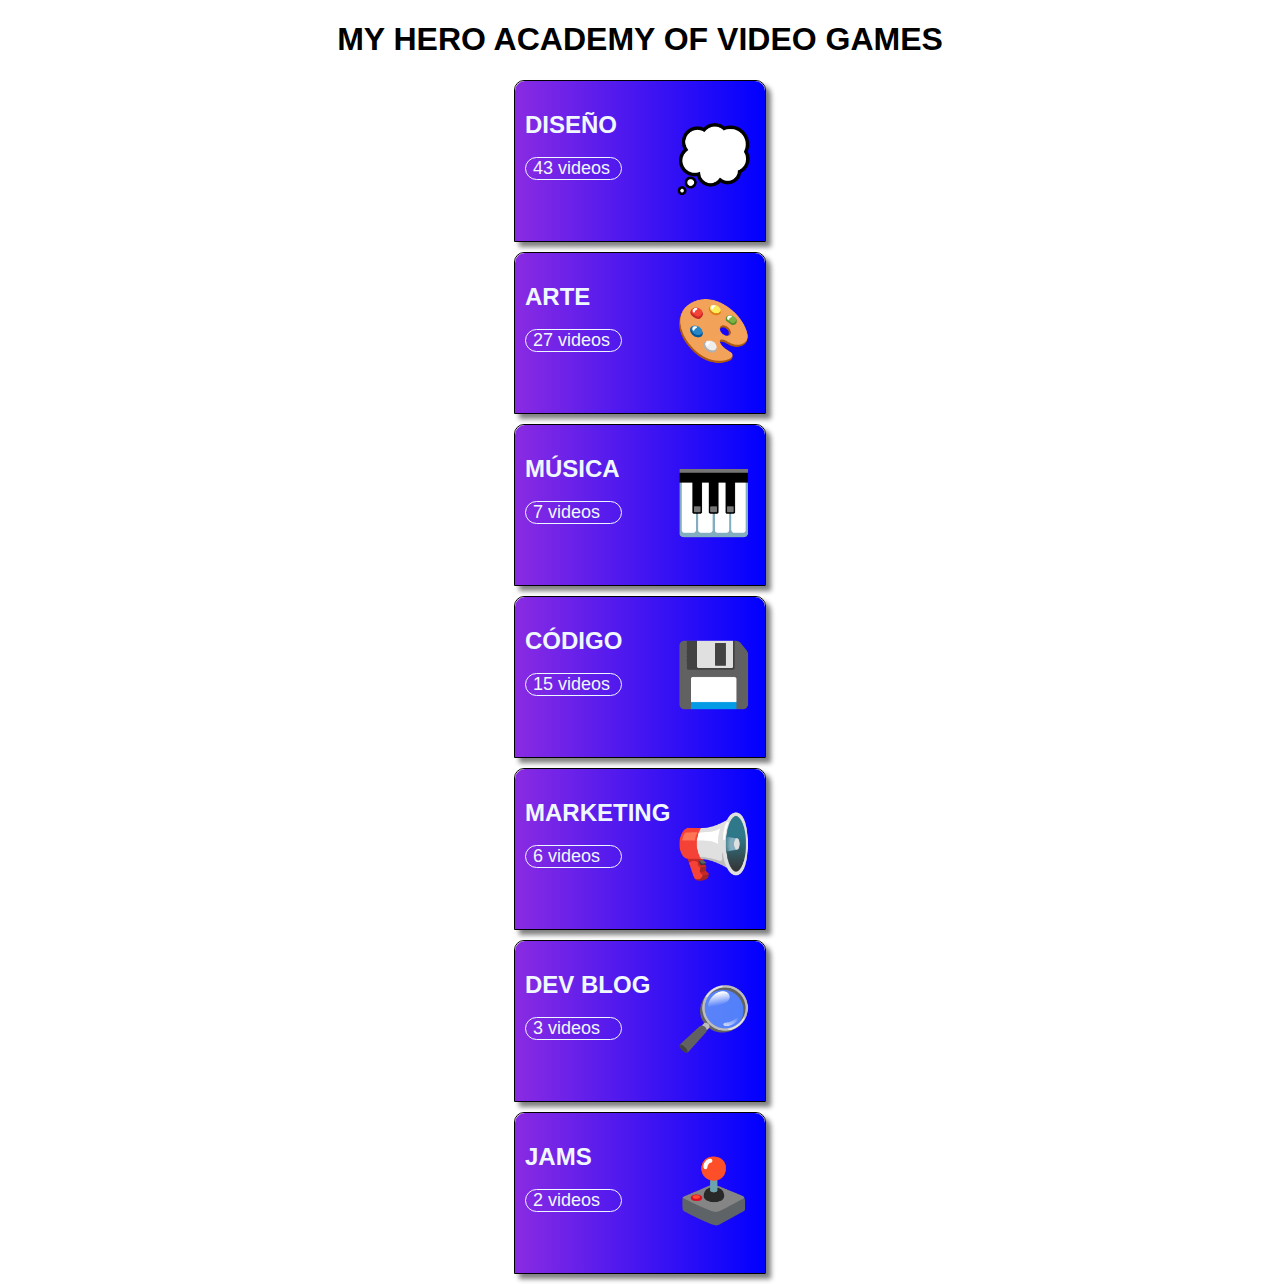
==== commit 2b0e51b8: "volver a links" ====
--- a/index.html
+++ b/index.html
@@ -1,248 +1,622 @@
 <!DOCTYPE html>
 <html lang="en">
-	<head>
-		<meta charset="utf-8">
-		<meta name="viewport" content="width=device-width, user-scalable=no">
-		<title>exportando</title>
-		<style>
-body {
-	touch-action: none;
-	margin: 0;
-	border: 0 none;
-	padding: 0;
-	text-align: center;
-	background-color: black;
-}
+  <head>
+    <meta charset="UTF-8">
+    <meta name="viewport" content="width=device-width, initial-scale=1">
+    <link rel="shortcut icon" href="favicon.png" type="image/x-icon">
+    <title>videoGames</title>
+    <link href="styles.css" rel="stylesheet">
+  </head>
+  <body>
+    <h1>MY HERO ACADEMY OF VIDEO GAMES</h1>
+     
+    <details class="diseño">
+      <summary>
+        <span>DISEÑO</span>
+        <p class="video-diseño">videos</p>
+        <div class="pr"><p >💭</p></div>
+      </summary>
+      <ul>
 
-#canvas {
-	display: block;
-	margin: 0;
-	color: white;
-}
+        <li>
+          <div>
+          <a href="https://www.youtube.com/watch?v=W2QcMByjBek" target=_blank ><p> 10 Consejos Comenzando a Crear Videojuegos - Tips para Principiantes y Veteranos </p>  </a> 
+        </div>
+      </li>
+      <li>
+        <div>
+          <a href="https://www.youtube.com/watch?v=wZYEfkxJevM" target=_blank ><p>Metodología en 🕹VIDEOJUEGOS | ¿Cómo planificar tu JUEGO? </p>  </a> 
+        </div>
+      </li>
+      <li>
 
-#canvas:focus {
-	outline: none;
-}
+        <div>
+          <a href="https://www.youtube.com/watch?v=jPG8Qia_W0Y" target=_blank ><p> GDD 2011 - Bruno Olivera: Excelencia en la experiencia de usuario Android</p>  </a> 
+        </div>
+      </li>
+      <li>
+        <div>
+          <a href="https://www.youtube.com/watch?v=2OaMrctu6yU" target=_blank><p>CREANDO EL GAME DESIGN DOCUMENT DE SILENT HILL 2 - PARTE 2</p></a>
+        </div>
+      </li>
+      <li>
+        <div>
+          <a href="https://www.youtube.com/watch?v=h4Rm8UYYOCo" target=_blank><p>El GDD y su importancia en la preproducción y planificación de un videojuego - Arturo Monedero </p></a>
+        </div>
+      </li>
+      <li>
+        <div>
+          <a href="https://www.youtube.com/watch?v=WWXCbE08Xys" target="_blank"><p>Atacantes del Espacio - GDD - Game Design Document</p></a>
+        </div>
+      </li>
+      <li>
+        <div>
+          <a href="https://www.youtube.com/watch?v=TSeNzaAZuoc&t=457s" target="_blank"><p>[Paso a Paso] Aprende GAME DESIGN en 20 min | TODO sobre ser (o contratar) un Gran GAME DESIGNER</p></a>
+        </div>
+      </li>
+      <li>
+        <div>
+          <a href="https://www.youtube.com/watch?v=Ap78rElWYK4" target="_blank"><p>DOCUMENTACIÓN GDD Y TIPS</p></a>
+        </div>
+      </li>
+      <li>
+        <div>
+          <a href="https://www.youtube.com/watch?v=rPDZvW2NzWk&list=PLO93miOntN62bf1ng-gulzhaNjigi2g-Z" target="_blank"><p>Cómo Empezar a Hacer un Videojuego - 5 pasos importantes!</p></a>
+        </div>
+      </li>
+      <li>
+        <div>
+          <a href="https://www.youtube.com/watch?v=z4Fsd0uP6CE" target="_blank"><p>Tema 10 GDD</p></a>
+        </div>
+      </li>
+      <li>
+        <div>
+          <a href="https://www.youtube.com/watch?v=svrIa997Pso" target="_blank"><p>Clase 4 - Diseño de Videojuegos NIVEL INTERMEDIO - TecnoFem 2021</p></a>
+        </div>
+      </li>
+      <li>
+        <div>
+          <a href="https://www.youtube.com/watch?v=pcCB8Jzxy28" target="_blank"><p>Introduccion al Game Design y Unity - CLASE 1</p></a>
+        </div>
+      </li>
+      <li>
+        <div>
+          <a href="https://www.youtube.com/watch?v=m5Z-bAzrTMI" target="_blank"><p>DISEÑO DE VIDEOJUEGOS: CONCEPTOS A TENER EN CUENTA ANTES DE LA JAM I CHARLAS PRE GLOBAL GAME JAM</p></a>
+        </div>
+      </li>
+      <li>
+        <div>
+          <a href="https://www.youtube.com/watch?v=F8FDUDQIXO0" target="_blank"><p>Game Design #devHangout 134 con @Chiemi_Tsukazan</p></a>
+        </div>
+      </li>
+      <li>
+        <div>
+          <a href="https://www.youtube.com/watch?v=by7OMVs9MHA" target="_blank"><p>Game Jam Online 2020 - Taller de Diseño de Videojuegos</p></a>
+        </div>
+      </li>
+      <li>
+        <div>
+          <a href="https://www.youtube.com/watch?v=qs8pFNxGK98" target="_blank"><p>Masterclass de Game Design con Edu Cueto</p></a>
+        </div>
+      </li>
+      <li>
+        <div>
+          <a href="https://www.youtube.com/watch?v=v4TZvLdu0lI" target="_blank"><p>#GameHubRMurcia – Game Design – Diseño de Videojuegos | Samuel Molina</p></a>
+        </div>
+      </li>
+      <li>
+        <div>
+          <a href="https://www.youtube.com/watch?v=lAVRpehMO3Q" target="_blank"><p>Diseño de Video Juegos 1 Clase 06 Otros Roles y Documentación</p></a>
+        </div>
+      </li>
+      <li>
+        <div>
+          <a href="https://www.youtube.com/watch?v=C3qYfDd6mT0" target="_blank"><p>SESIÓN 8 | PROTO I , Game Design y Narrativa</p></a>
+        </div>
+      </li>
+      <li>
+        <div>
+          <a href="https://www.youtube.com/watch?v=ZUmYsGUX5H8" target="_blank"><p>Mentoría de GAME DESIGN con Tanya Bricker</p></a>
+        </div>
+      </li>
+      <li>
+        <div>
+          <a href="https://www.youtube.com/watch?v=avAxVGe1Uw4" target="_blank"><p>Game Document Design</p></a>
+        </div>
+      </li>
+      <li>
+        <div>
+          <a href="https://www.youtube.com/watch?v=pVfCFxyojsE" target="_blank"><p>22 CONCEPTOS SOBRE GAME DESIGN</p></a>
+        </div>
+      </li>
+      <li>
+        <div>
+          <a href="https://www.youtube.com/watch?v=ADPD1GnSWqE" target="_blank"><p>Diseño de Video Juegos Clase 08 Otros Documentos - Profe Marcelo</p></a>
+        </div>
+      </li>
+      <li>
+        <div>
+          <a href="https://www.youtube.com/watch?v=okku7EYkql4" target="_blank"><p>Buscar y escribir ideas para diseño de videojuegos</p></a>
+        </div>
+      </li>
+      <li>
+        <div>
+          <a href="https://www.youtube.com/watch?v=uxAyv0QBRuo" target="_blank"><p>Mentoría de GAME DESIGN con David Castella</p></a>
+        </div>
+      </li>
+      <li>
+        <div>
+          <a href="https://www.youtube.com/watch?v=3llv_964vOE&t=6908s" target="_blank"><p>Curso de Game Design COMPLETO</p></a>
+        </div>
+      </li>
+      <li>
+        <div>
+          <a href="https://www.youtube.com/watch?v=XfBf-SJnULk" target="_blank"><p>De Prototipo A Desarrollo (Lightbullet Devlog 1)</p></a>
+        </div>
+      </li>
+      <li>
+        <div>
+          <a href="https://www.youtube.com/watch?v=noKBWd4zh2Q" target="_blank"><p>Desarrollo de juegos</p></a>
+        </div>
+      </li>
+      <li>
+        <div>
+          <a href="https://www.youtube.com/watch?v=kg6Fl6irn2Q" target="_blank"><p>Sesión 2/6: Creación de un juego de video, Conceptualización del juego</p></a>
+        </div>
+      </li>
+      <li>
+        <div>
+          <a href="https://www.youtube.com/watch?v=GYChRCrj2dk" target="_blank"><p>¿Cómo CREAR tu propio GDD? + plantillas GRATIS | Game Design Document</p></a>
+        </div>
+      </li>
+      <li>
+        <div>
+          <a href="https://www.youtube.com/watch?v=ok1VhR8I8CY" target="_blank"><p>Taller en el que te muestro cómo se hace un GDD, documento de diseño de juego o game design document</p></a>
+        </div>
+      </li>
+      <li>
+        <div>
+          <a href="https://www.youtube.com/watch?v=klePKklAeY8" target="_blank"><p>¡CREA UN JUEGO! HACEMOS UN GDD (GAME DESIGN DOCUMENT) - #FromZeroToHero Especial Marcianitis Total</p></a>
+        </div>
+      </li>
+      <li>
+        <div>
+          <a href="https://www.youtube.com/watch?v=tQY2sGwRINg&t=143s" target="_blank"><p>Crea tu GDD muy RÁPIDO y FÁCIL! | Plantillas GRATIS | GAME DESIGN ESPAÑOL</p></a>
+        </div>
+      </li>
+      <li>
+        <div>
+          <a href="https://www.youtube.com/watch?v=GzpEaJ5UMRc&list=PLX_-ZMvaKoK7gfHmjEN0EJx5fWAJhah35" target="_blank"><p>Conceptos CLAVE para un DESARROLLADOR</p></a>
+        </div>
+      </li>
+      <li>
+        <div>
+          <a href="https://www.youtube.com/watch?v=z97ys0TDwDI&t=1s" target="_blank"><p>GAME DESIGN DOCUMENT BÁSICO para tu JUEGO [LO NECESITAS]</p></a>
+        </div>
+      </li>
+      <li>
+        <div>
+          <a href="https://www.youtube.com/watch?v=VkDq20A6NRY" target="_blank"><p>Curso de Diseño de videojuegos y planeación - GAME DESIGN DOCUMENT (GDD) </p></a>
+        </div>
+      </li>
+      <li>
+        <div>
+          <a href="https://www.youtube.com/watch?v=HaFCivyqVAg" target="_blank"><p>Planifica tu juego de manera ordenada | GDD, Game Design | Drafft | EP#35 | Mandreel </p></a>
+        </div>
+      </li>
+      <li>
+        <div>
+          <a href="https://www.youtube.com/watch?v=5hzAXhdPvQw" target="_blank"><p>Devlog - El secreto misterioso del GDD</p></a>
+        </div>
+      </li>
+      <li>
+        <div>
+          <a href="https://www.youtube.com/watch?v=jEnJMjqJGpM" target="_blank"><p>¿Qué es un Game design document? - Explicación básica</p></a>
+        </div>
+      </li>
+      <li>
+        <div>
+          <a href="https://www.youtube.com/watch?v=njWsToISX6A" target="_blank"><p>GDD / Documento de diseño de videojuego - Bases para el desarrollo de videojuegos</p></a>
+        </div>
+      </li>
+      <li>
+        <div>
+          <a href="https://www.youtube.com/watch?v=A2MZ70xnOPE&t=2s" target="_blank"><p>Masterclass: fases desarrollo de un videojuego
+          </p></a>
+        </div>
+      </li>
+      <li>
+        <div>
+          <a href="https://www.youtube.com/watch?v=3hyJG6rTSSw" target="_blank"><p>Cómo diseñar videojuegos con sentido
+          </p></a>
+        </div>
+      </li>
+      <li>
+        <div>
+          <a href="https://www.youtube.com/watch?v=cZtbMePzi_4" target="_blank"><p>¿Tu juego tiene MUCHO texto? Consejos para solucionarlo</p></a>
+        </div>
+      </li>
+      </ul>
+      </details>
+      
+      <!-- ================================================================================================================================================================================================================================================================================================================================================= -->    
+    <details class="arte">
+      <summary>
+        <span>ARTE</span>
+        <p class="video-arte">videos</p>
+        <div class="pr"><p >🎨</p></div>
+      </summary>
+      <ul>
+        <li>
+          <div>
+            <a href="https://www.youtube.com/watch?v=OrhqzOGKnf8" target="_blank"><p>Diseñar menús de juegos: Errores y consejos | Interfaces
+            </p></a>
+          </div>
+        </li>
+        <li>
+          <div>
+            <a href="https://www.youtube.com/watch?v=EGgwJoCxJEA" target="_blank"><p>Diseño UX - Interfaces de videojuegos para principiantes (experiencia de usuario)
+            </p></a>
+          </div>
+        </li>
+        <li>
+          <div>
+            <a href="https://www.youtube.com/watch?v=O-GeE17mcY4" target="_blank"><p>Diseño UI - Interfaz de videojuegos para principiantes
+            </p></a>
+          </div>
+        </li>
+        <li>
+          <div>
+            <a href="https://www.youtube.com/watch?v=1CNQJiUxsO0" target="_blank"><p>DISEÑO DE NIVELES [el SECRETO de Fall Guys]</p></a>
+          </div>
+        </li>
+        <li>
+          <div>
+            <a href="https://www.youtube.com/watch?v=TFXanasX6y0" target="_blank"><p>El Diseño de Niveles - Leyendas & Videojuegos</p></a>
+          </div>
+        </li>
+        <li>
+          <div>
+            <a href="https://www.youtube.com/watch?v=nhHJPkqKdjk" target="_blank"><p>Sobre el diseño de niveles en los videojuegos
+            </p></a>
+          </div>
+        </li>
+        <li>
+          <div>
+            <a href="https://www.youtube.com/watch?v=25vRJkP_VQE" target="_blank"><p>¡APRENDE A USAR KRITA 5.0! ¡El mejor programa de pintura GRATIS! Tutorial completo de iniciación</p></a>
+          </div>
+        </li>
+        <li>
+          <div>
+            <a href="https://www.youtube.com/watch?v=FpKA1pO8Zo8" target="_blank"><p>CURSO DE KRITA 2025
+            </p></a>
+          </div>
+        </li>
+        <li>
+          <div>
+            <a href="https://www.youtube.com/watch?v=Yp6JIn5iCzg&list=PLNAxV6FL7TBQf8lv3pJNdO1CRFFMB1RaM" target="_blank"><p>Curso de Krita 5 - Descarga e instalación #1 | Aprende desde cero | 2023</p></a>
+          </div>
+        </li>
+        <li>
+          <div>
+            <a href="https://www.youtube.com/watch?v=Ju-SoZgbHSM&list=PL5ImQl1_Ssf9CmX60GiWadDLiBlvm0vEH" target="_blank"><p>Introducción a KRITA en ESPAÑOL | Como DIBUJAR en KRITA en 20 minutos!!</p></a>
+          </div>
+        </li>
+        <li>
+          <div>
+            <a href="https://www.youtube.com/watch?v=YyC2i91EwNw&list=PLO93miOntN60IF36yFpP53nQWOq-Aku0Y" target="_blank"><p>CÓMO HACER PIXEL ART: Guía completa para principiantes ||Conceptos básicos, trucos y consejos.
+            </p></a>
+          </div>
+        </li>
+        <li>
+          <div>
+            <a href="https://www.youtube.com/watch?v=l27sQqRs38Q" target="_blank"><p>COMO SE HACE el PIXEL ART DE UN JUEGO desde CERO</p></a>
+          </div>
+        </li>
+        <li>
+          <div>
+            <a href="https://www.youtube.com/watch?v=BLsNM5Hwzaw&list=PLJQiScp8f_M_tTeDZJkmP107fun9yCmE-" target="_blank"><p>Curso DEFINITIVO de Pixel Art: Lineart</p></a>
+          </div>
+        </li>
+        <li>
+          <div>
+            <a href="https://www.youtube.com/watch?v=F8jdt9Rc1Mc" target="_blank"><p>Empieza a hacer Pixelart desde cero!! [Curso de iniciación al Pixelart]</p></a>
+          </div>
+        </li>
+        <li>
+          <div>
+            <a href="https://www.youtube.com/watch?v=J1sFBDQt8J0" target="_blank"><p>The secrets to good Pixel Art animation! (Animation tutorial)</p></a>
+          </div>
+        </li>
+        <li>
+          <div>
+            <a href="https://www.youtube.com/watch?v=nNX0KEMcQQI&list=PLVEOy5RIy5DWxCg_lmhoY3dQDsiBWyciC&index=1" target="_blank"><p>Curso Diseño de Personajes para Animación y Videojuegos</p></a>
+          </div>
+        </li>
+        <li>
+          <div>
+            <a href="https://www.youtube.com/watch?v=r_yjgSZ9i7s&list=PLFLRQZXTN0Bib3eMsOVFeWsBKdevPz5xZ&index=1" target="_blank"><p>Pixel Art Tutorials</p></a>
+          </div>
+        </li>
+        <li>
+          <div>
+            <a href="https://www.youtube.com/watch?v=MOg5uaHtp2Y" target="_blank"><p>Como CREAR PERSONAJES para VIDEOJUEGOS | Tips y CONSEJOS</p></a>
+          </div>
+        </li>
+        <li>
+          <div>
+            <a href="https://www.youtube.com/watch?v=90BghUX7SD0&list=PLxfQIomHccxvoTON6hXhfZyAUdFXd-z1P" target="_blank"><p>What Program to use for Pixel Art? (Paid and Free Software)</p></a>
+          </div>
+        </li>
+        <li>
+          <div>
+            <a href="https://www.youtube.com/watch?v=-hSRLmk3nLo&list=PLLdxW--S_0h4dlWUpl-TzBp-ulqK3NiM_&index=1" target="_blank"><p>The Pixel Art Class</p></a>
+          </div>
+        </li>
+        <li>
+          <div>
+            <a href="https://www.youtube.com/watch?v=pXeTmgeNIrc&list=PL50AWSQ0Spghqu5ge3NS7-kllHWUbeF7M&index=2" target="_blank"><p>Pixels Beginner Guide - Pixel Art Basics</p></a>
+          </div>
+        </li>
+        <li>
+          <div>
+            <a href="https://www.youtube.com/watch?v=WUlgvNe4BLU&t=108s" target="_blank"><p>“How do you start Pixel Art?”…Here’s what I did!</p></a>
+          </div>
+        </li>
+        <li>
+          <div>
+            <a href="https://www.youtube.com/watch?v=51u9ZgrEThg&list=PLmac3HPrav-9UWt-ahViIZxpyQxJ2wPSH" target="_blank"><p>Pixelart 101 FREE College Course</p></a>
+          </div>
+        </li>
+        <li>
+          <div>
+            <a href="https://www.youtube.com/watch?v=cWKhytYUGTg&list=PLR3Ra9cf8aV06i2jKmgKvcYVHI86-4K_b" target="_blank"><p>Beginner PIXEL ART Questions - Tutorial, Tips and Tricks</p></a>
+          </div>
+        </li>
+        <li>
+          <div>
+            <a href="https://www.youtube.com/watch?v=Mexgo5qP2WQ" target="_blank"><p>Curso completo creación de personajes para videojuegos con BLENDER</p></a>
+          </div>
+        </li>
+        <li>
+          <div>
+            <a href="https://www.youtube.com/watch?v=yaOEsAOnq7s" target="_blank"><p>Blender 2D Animation Basics for Beginners - Grease pencil guide</p></a>
+          </div>
+        </li>
+        <li>
+          <div>
+            <a href="https://www.youtube.com/watch?v=S1T97dlnZzQ" target="_blank"><p>Una clase para ponerle carne a tus personajes! Hank T. Cohen</p></a>
+          </div>
+        </li>
+      </ul>
+      </details>
+    
+    <!-- ================================================================================================================================================================================================================================================================================================================================================= -->
+    <details class="musica">
+      <summary>
+        <span>MÚSICA</span>
+        <p class="video-musica">videos</p>
+        <div class="pr"><p >🎹</p></div>
+      </summary>
+      <ul>
+        <li>
+          <div>
+            <a href="https://www.youtube.com/watch?v=l61EBjVd9tw" target="_blank"><p>How to make VIDEO GAME MUSIC for free (beginners' guide)
+            </p></a>
+          </div>
+        </li>
+        <li>
+          <div>
+            <a href="https://www.youtube.com/watch?v=2jLeuviQ7Ho" target="_blank"><p>How To Make Music FAST and FREE for your Indie Games!
+            </p></a>
+          </div>
+        </li>
+        <li>
+          <div>
+            <a href="https://www.youtube.com/watch?v=E3wBcVyI2ws&list=PLqH9fg8LlVGkReKeal_sHZdV6CLQdkvwl" target="_blank"><p>Cómo instalar y usar REAPER desde cero en Español
+            </p></a>
+          </div>
+        </li>
+        <li>
+          <div>
+            <a href="https://www.youtube.com/watch?v=TttNvxHagW4" target="_blank"><p>CURSO DE AUDACITY 2025</p></a>
+          </div>
+        </li>
+        <li>
+          <div>
+            <a href="https://www.youtube.com/watch?v=FMSbMAK0llI&list=PLSfpTs1MnKvuNm1ivZrcytPSEr8RL3jjT" target="_blank"><p>SÚPER TUTORIAL AUDACITY 3.6 Desde cero</p></a>
+          </div>
+        </li>
+        <li>
+          <div>
+            <a href="https://www.youtube.com/watch?v=JCEzcrdOCjk&list=PLIsdHp2z9wFlCIiPWF-wFSwCufexlcj_p" target="_blank"><p>Sonic Pi Tutorial - Intro to Sonic Pi</p></a>
+          </div>
+        </li>
+        <li>
+          <div>
+            <a href="https://www.youtube.com/watch?v=kkqR2Pr6sxg&list=PLIsdHp2z9wFlu3MRII0eS5NysniOOnXL5" target="_blank"><p>Intermediate Sonic Pi Tutorials</p></a>
+          </div>
+        </li>
+      </ul>
+      </details>
+    <!-- ================================================================================================================================================================================================================================================================================================================================================= -->
+    <details class="programacion">
+      <summary>
+        <span>CÓDIGO</span>
+        <p class="video-programacion">videos</p>
+        <div class="pr"><p >💾</p></div>
+      </summary>
+      <ul>
+        <li>
+          <div>
+            <a href="https://www.youtube.com/watch?v=6EBNIgkrU74&list=PLU8oAlHdN5BmpIQGDSHo5e1r4ZYWQ8m4B" target="_blank"><p>Curso C#</p></a>
+          </div>
+        </li>
+        <li>
+          <div>
+            <a href="https://www.youtube.com/watch?v=Wa5Wcb2AW28" target="_blank"><p>C# para Unity - Curso desde cero</p></a>
+          </div>
+        </li>
+        <li>
+          <div>
+            <a href="https://www.youtube.com/watch?v=YrtFtdTTfv0&t=1s" target="_blank"><p>Learn C# Programming – Full Course with Mini-Projects
+            </p></a>
+          </div>
+        </li>
+        <li>
+          <div>
+            <a href="https://www.youtube.com/watch?v=j48LtUkZRjU&list=PLPV2KyIb3jR5QFsefuO2RlAgWEz6EvVi6" target="_blank"><p>Unity Beginner Tutorials - Getting Started (Unity)</p></a>
+          </div>
+        </li>
+        <li>
+          <div>
+            <a href="https://www.youtube.com/watch?v=_QajrabyTJc&list=PLPV2KyIb3jR6Wxj8HaJ_pZhBtaamtXL7J" target="_blank"><p>Unity Intermediate Tutorials</p></a>
+          </div>
+        </li>
+        <li>
+          <div>
+            <a href="https://www.youtube.com/watch?v=Ouu3D_VHx9o&list=PLPV2KyIb3jR5qEyOlJImGFoHcxg9XUQci" target="_blank"><p>Unity Advanced Tutorials</p></a>
+          </div>
+        </li>
+        <li>
+          <div>
+            <a href="https://www.youtube.com/watch?v=3ROXafxkd6E&t=2507s" target="_blank"><p>Tutorial completo de Unity 2020 gratis - Aprende a crear videojuegos desde cero</p></a>
+          </div>
+        </li>
+        <li>
+          <div>
+            <a href="https://www.youtube.com/watch?v=h_rQLA8O0ZA&list=PLkVpKYNT_U9dBVS1p6RjDHjKY9cwXfdch" target="_blank"><p>Curso Unity - OpenBootcamp</p></a>
+          </div>
+        </li>
+        <li>
+          <div>
+            <a href="https://www.youtube.com/watch?v=VynwjyL_wYQ&list=PLG1qdjD__qH617wMHrjlX7MA46KQvvKbS" target="_blank"><p>Máster Unity 2024 - De 0 a Avanzado</p></a>
+          </div>
+        </li>
+        <li>
+          <div>
+            <a href="https://www.youtube.com/watch?v=-m7ZaHhkDAc&list=PLNEAWvYbJJ9kZpaIg2RfzAc_KZixBgchT" target="_blank"><p>Juego de Plataformas 2D</p></a>
+          </div>
+        </li>
+        <li>
+          <div>
+            <a href="https://www.youtube.com/watch?v=JMT-tgtTKK8" target="_blank"><p>Crear Juego de Plataformas 2D con Unity - Curso Completo</p></a>
+          </div>
+        </li>
+        <li>
+          <div>
+            <a href="https://www.youtube.com/watch?v=9bA0Vo8hXFs&list=PLi6K7_amUW5BDImQLFcPi3G9jWLJsARe-" target="_blank"><p>Cómo hacer Super Mario Bros en Unity desde 0 paso a paso (Parte 1)
+            </p></a>
+          </div>
+        </li>
+        <li>
+          <div>
+            <a href="https://www.youtube.com/watch?v=ZrjC4z5YtRs&list=PLmiC7tE2LKpfOBu-kjHf9ggow-V19eh45" target="_blank"><p>Como HACER un JUEGO tipo ZELDA en UNITY</p></a>
+          </div>
+        </li>
+        <li>
+          <div>
+            <a href="https://www.youtube.com/watch?v=IuuKUaZQiSU" target="_blank"><p>Unity UI Tutorial | An introduction</p></a>
+          </div>
+        </li>
+        <li>
+          <div>
+            <a href="https://www.youtube.com/watch?v=3fwBm9QRYbk&list=PLTBYgwZphpgYPxyW8Y15R9QbpkVVIVhRP&index=1&t=3s" target="_blank"><p>Unity Beginner | Unity 6 Complete Tutorials 2025</p></a>
+          </div>
+        </li>
+      </ul>
+      </details>
+    <!-- ================================================================================================================================================================================================================================================================================================================================================= -->
+    <details class="redes">
+      <summary>
+        <span>MARKETING</span>
+        <p class="video-redes">videos</p>
+        <div class="pr"><p >📢</p></div>
+      </summary>
+      <ul>
+        <li>
+          <div>
+            <a href="https://www.youtube.com/watch?v=TrGhLEPOIgo" target="_blank"><p>Cómo conseguir público para tu videojuego (marketing indie)</p></a>
+          </div>
+        </li>
+        <li>
+          <div>
+            <a href="https://www.youtube.com/watch?v=EpFVXxzkaGs" target="_blank"><p>Cómo hacer un trailer decente para tu videojuego</p></a>
+          </div>
+        </li>
+        <li>
+          <div>
+            <a href="https://www.youtube.com/watch?v=mVbPQRORLQc" target="_blank"><p>The Perfect Indie Game Trailer | Spiritfarer Launch Trailer Review
+            </p></a>
+          </div>
+        </li>
+        <li>
+          <div>
+            <a href="https://www.youtube.com/watch?v=2Wr59xFT6og&t=27s" target="_blank"><p>Editor profesional de trailers critica el de mi videojuego
+            </p></a>
+          </div>
+        </li>
+        <li>
+          <div>
+            <a href="https://www.youtube.com/@Arkengheist20/videos" target="_blank"><p>Arkengheist 2.0 tutoriales Kdenlive</p></a>
+          </div>
+        </li>
+        <li>
+          <div>
+            <a href="https://www.youtube.com/watch?v=7VCfJFxGEg0" target="_blank"><p>Estos son los géneros que más venden en Steam
+            </p></a>
+          </div>
+        </li>
+        </ul>
+        </details>
+    <!-- ================================================================================================================================================================================================================================================================================================================================================= -->
+    <details class="blog">
+      <summary>
+        <span>DEV BLOG</span>
+        <p class="video-blog">videos</p>
+        <div class="pr"><p >🔎</p></div>
+      </summary>
+      <ul>
+        <li>
+          <div>
+            <a href="https://www.youtube.com/watch?v=TO5_aLqZ6gI&list=PLB_3CyEiP5FvJcLrms9sDsojfl8JxOOHw&index=1" target="_blank"><p>Comienzo a desarrollar MI PROPIO videojuego de granja</p></a>
+          </div>
+        </li>
+        <li>
+          <div>
+            <a href="https://www.youtube.com/watch?v=_BHDHeIF63Q&list=PLY8w6cX7nuhQg5pYS7QQx48n3vy59BXKW" target="_blank"><p>Hago mi PRIMER JUEGO para STEAM | Summer Trip Cruise DevBlog</p></a>
+          </div>
+        </li>
+        <li>
+          <div>
+            <a href="https://www.youtube.com/watch?v=6zkseaom66s" target="_blank"><p>Participo POR PRIMERA VEZ en una JAM y CASI LA GANO
+            </p></a>
+          </div>
+        </li>
+      </ul>
+      </details>
+    <!-- ================================================================================================================================================================================================================================================================================================================================================= -->
+    <details class="jams">
+      <summary>
+        <span>JAMS</span>
+        <p class="video-jams">videos</p>
+        <div class="pr"><p >🕹️</p></div>
+      </summary>
+      <ul>
+        <li>
+          <div>
+            <a href="https://indiegamejams.com/" target="_blank"><p>Indie Game Jams</p></a>
+          </div>
+        </li>
+        <li>
+          <div>
+            <a href="https://www.youtube.com/watch?v=MoIwl9lqup8&t=118s" target="_blank"><p>Aprendemos GODOT y hacemos un Juego en 2 dias y medio!! | Indie Spain Jam 2023
+            </p></a>
+          </div>
+        </li>
+      </ul>
+      </details>
 
-.godot {
-	font-family: 'Noto Sans', 'Droid Sans', Arial, sans-serif;
-	color: #e0e0e0;
-	background-color: #3b3943;
-	background-image: linear-gradient(to bottom, #403e48, #35333c);
-	border: 1px solid #45434e;
-	box-shadow: 0 0 1px 1px #2f2d35;
-}
-
-/* Status display */
-
-#status {
-	position: absolute;
-	left: 0;
-	top: 0;
-	right: 0;
-	bottom: 0;
-	display: flex;
-	justify-content: center;
-	align-items: center;
-	/* don't consume click events - make children visible explicitly */
-	visibility: hidden;
-}
-
-#status-progress {
-	width: 366px;
-	height: 7px;
-	background-color: #38363A;
-	border: 1px solid #444246;
-	padding: 1px;
-	box-shadow: 0 0 2px 1px #1B1C22;
-	border-radius: 2px;
-	visibility: visible;
-}
-
-@media only screen and (orientation:portrait) {
-	#status-progress {
-		width: 61.8%;
-	}
-}
-
-#status-progress-inner {
-	height: 100%;
-	width: 0;
-	box-sizing: border-box;
-	transition: width 0.5s linear;
-	background-color: #202020;
-	border: 1px solid #222223;
-	box-shadow: 0 0 1px 1px #27282E;
-	border-radius: 3px;
-}
-
-#status-indeterminate {
-	height: 42px;
-	visibility: visible;
-	position: relative;
-}
-
-#status-indeterminate > div {
-	width: 4.5px;
-	height: 0;
-	border-style: solid;
-	border-width: 9px 3px 0 3px;
-	border-color: #2b2b2b transparent transparent transparent;
-	transform-origin: center 21px;
-	position: absolute;
-}
-
-#status-indeterminate > div:nth-child(1) { transform: rotate( 22.5deg); }
-#status-indeterminate > div:nth-child(2) { transform: rotate( 67.5deg); }
-#status-indeterminate > div:nth-child(3) { transform: rotate(112.5deg); }
-#status-indeterminate > div:nth-child(4) { transform: rotate(157.5deg); }
-#status-indeterminate > div:nth-child(5) { transform: rotate(202.5deg); }
-#status-indeterminate > div:nth-child(6) { transform: rotate(247.5deg); }
-#status-indeterminate > div:nth-child(7) { transform: rotate(292.5deg); }
-#status-indeterminate > div:nth-child(8) { transform: rotate(337.5deg); }
-
-#status-notice {
-	margin: 0 100px;
-	line-height: 1.3;
-	visibility: visible;
-	padding: 4px 6px;
-	visibility: visible;
-}
-		</style>
-		<link id='-gd-engine-icon' rel='icon' type='image/png' href='index.icon.png' />
-<link rel='apple-touch-icon' href='index.apple-touch-icon.png'/>
-
-	</head>
-	<body>
-		<canvas id="canvas">
-			HTML5 canvas appears to be unsupported in the current browser.<br >
-			Please try updating or use a different browser.
-		</canvas>
-		<div id="status">
-			<div id="status-progress" style="display: none;" oncontextmenu="event.preventDefault();">
-				<div id ="status-progress-inner"></div>
-			</div>
-			<div id="status-indeterminate" style="display: none;" oncontextmenu="event.preventDefault();">
-				<div></div>
-				<div></div>
-				<div></div>
-				<div></div>
-				<div></div>
-				<div></div>
-				<div></div>
-				<div></div>
-			</div>
-			<div id="status-notice" class="godot" style="display: none;"></div>
-		</div>
-
-		<script src="index.js"></script>
-		<script>
-const GODOT_CONFIG = {"args":[],"canvasResizePolicy":2,"executable":"index","experimentalVK":false,"fileSizes":{"index.pck":6720,"index.wasm":35708238},"focusCanvas":true,"gdextensionLibs":[]};
-const engine = new Engine(GODOT_CONFIG);
-
-(function () {
-	const INDETERMINATE_STATUS_STEP_MS = 100;
-	const statusProgress = document.getElementById('status-progress');
-	const statusProgressInner = document.getElementById('status-progress-inner');
-	const statusIndeterminate = document.getElementById('status-indeterminate');
-	const statusNotice = document.getElementById('status-notice');
-
-	let initializing = true;
-	let statusMode = 'hidden';
-
-	let animationCallbacks = [];
-	function animate(time) {
-		animationCallbacks.forEach((callback) => callback(time));
-		requestAnimationFrame(animate);
-	}
-	requestAnimationFrame(animate);
-
-	function animateStatusIndeterminate(ms) {
-		const i = Math.floor((ms / INDETERMINATE_STATUS_STEP_MS) % 8);
-		if (statusIndeterminate.children[i].style.borderTopColor === '') {
-			Array.prototype.slice.call(statusIndeterminate.children).forEach((child) => {
-				child.style.borderTopColor = '';
-			});
-			statusIndeterminate.children[i].style.borderTopColor = '#dfdfdf';
-		}
-	}
-
-	function setStatusMode(mode) {
-		if (statusMode === mode || !initializing) {
-			return;
-		}
-		[statusProgress, statusIndeterminate, statusNotice].forEach((elem) => {
-			elem.style.display = 'none';
-		});
-		animationCallbacks = animationCallbacks.filter(function (value) {
-			return (value !== animateStatusIndeterminate);
-		});
-		switch (mode) {
-		case 'progress':
-			statusProgress.style.display = 'block';
-			break;
-		case 'indeterminate':
-			statusIndeterminate.style.display = 'block';
-			animationCallbacks.push(animateStatusIndeterminate);
-			break;
-		case 'notice':
-			statusNotice.style.display = 'block';
-			break;
-		case 'hidden':
-			break;
-		default:
-			throw new Error('Invalid status mode');
-		}
-		statusMode = mode;
-	}
-
-	function setStatusNotice(text) {
-		while (statusNotice.lastChild) {
-			statusNotice.removeChild(statusNotice.lastChild);
-		}
-		const lines = text.split('\n');
-		lines.forEach((line) => {
-			statusNotice.appendChild(document.createTextNode(line));
-			statusNotice.appendChild(document.createElement('br'));
-		});
-	}
-
-	function displayFailureNotice(err) {
-		const msg = err.message || err;
-		console.error(msg);
-		setStatusNotice(msg);
-		setStatusMode('notice');
-		initializing = false;
-	}
-
-	const missing = Engine.getMissingFeatures();
-	if (missing.length !== 0) {
-		const missingMsg = 'Error\nThe following features required to run Godot projects on the Web are missing:\n';
-		displayFailureNotice(missingMsg + missing.join('\n'));
-	} else {
-		setStatusMode('indeterminate');
-		engine.startGame({
-			'onProgress': function (current, total) {
-				if (total > 0) {
-					statusProgressInner.style.width = `${(current / total) * 100}%`;
-					setStatusMode('progress');
-					if (current === total) {
-						// wait for progress bar animation
-						setTimeout(() => {
-							setStatusMode('indeterminate');
-						}, 500);
-					}
-				} else {
-					setStatusMode('indeterminate');
-				}
-			},
-		}).then(() => {
-			setStatusMode('hidden');
-			initializing = false;
-		}, displayFailureNotice);
-	}
-}());
-		</script>
-	</body>
+    <script src="app.js"></script>
+  </body>
 </html>
-
--- a/styles.css
+++ b/styles.css
@@ -0,0 +1,145 @@
+:root{
+    --sizeWidth: 250px;
+    --sizeHeight: 100px
+}
+
+h1{
+    text-align: center;
+    font-family: Arial, Helvetica, sans-serif;
+    /* margin-right: auto;
+    margin-left: auto; */
+}
+
+details{
+    border: 1px solid black;
+    border-radius: 10px 10px 0 0 ;
+    max-width: var(--sizeWidth);
+    /* height: var(--sizeHeight); */
+    /* display: inline-block; */
+    /* position: absolute; */
+    margin-right: auto;
+    margin-left: auto;
+    margin-bottom: 10px;
+    box-shadow: 5px 5px 5px gray;
+}
+
+
+summary{
+    background: linear-gradient(to left, blue, blueviolet);
+    border-radius: 10px 10px 0 0 ;
+    color: aliceblue;
+    /* height: 100px; */
+    width: var(--sizeWidth);
+    height: var(--sizeHeight);
+    font-family: Arial, Helvetica, sans-serif;
+    font-size: x-large;
+    font-weight: 600;
+    list-style: none; 
+    /* text-align: center; */
+    padding-top: 30px;
+    padding-bottom: 30px;
+
+}
+
+span{
+    margin-left: 10px;
+    
+}
+
+summary:hover{
+    cursor: pointer;
+}
+
+.video-diseño,
+.video-arte,
+.video-musica,
+.video-programacion,
+.video-redes,
+.video-blog,
+.video-jams{
+    border: 1px solid aliceblue;
+    color: aliceblue;
+    border-radius: 20px;
+    width: 35%;
+    font-family: Arial, Helvetica, sans-serif;
+    font-weight: lighter;
+    font-size: large;
+    margin-left: 10px;
+    padding-left: 7px;
+}
+
+/* summary::before{
+    background-image: url(informacion.png);
+    background-size: 20px 20px;
+    background-repeat: no-repeat;
+    display: inline-block;
+    width: 20px;
+    height: 20px;
+    content: "";
+    padding-right: 5px;
+} */
+
+/* summary p{
+} */
+div{
+    /* background-color: violet; */
+}
+
+.pr{
+    /* background-color: rgb(188, 25, 220);
+    border: 1px solid black;
+    width: 15%;
+    height: 45px;
+    border-radius: 30px;
+    margin-top: 20px;
+    margin-left: auto;
+    margin-right: auto;
+    margin-bottom: 0; */
+    /* display: inline; */
+    position: relative;
+    left: 160px;
+    top: -120px;
+    width: 10%;
+}
+
+/* .pr::after{
+    padding-bottom: 100px;
+    content: "Pr";
+} */
+
+.pr p{
+    /* margin-top: 7px; */
+font-size: 62px;    /* margin-bottom: 0; */
+}
+
+a{
+    text-decoration: none;
+}
+
+.diseño{
+    left: 100px;
+}
+
+.arte{
+    left: 400px;
+}
+
+.musica{
+    left: 700px;
+}
+
+.programacion{
+    left: 1000px;
+}
+
+.redes{
+    left: 1300px;
+}
+
+.blog{
+    left: 1600px;
+}
+
+.jams{
+    left: 1900px;
+}